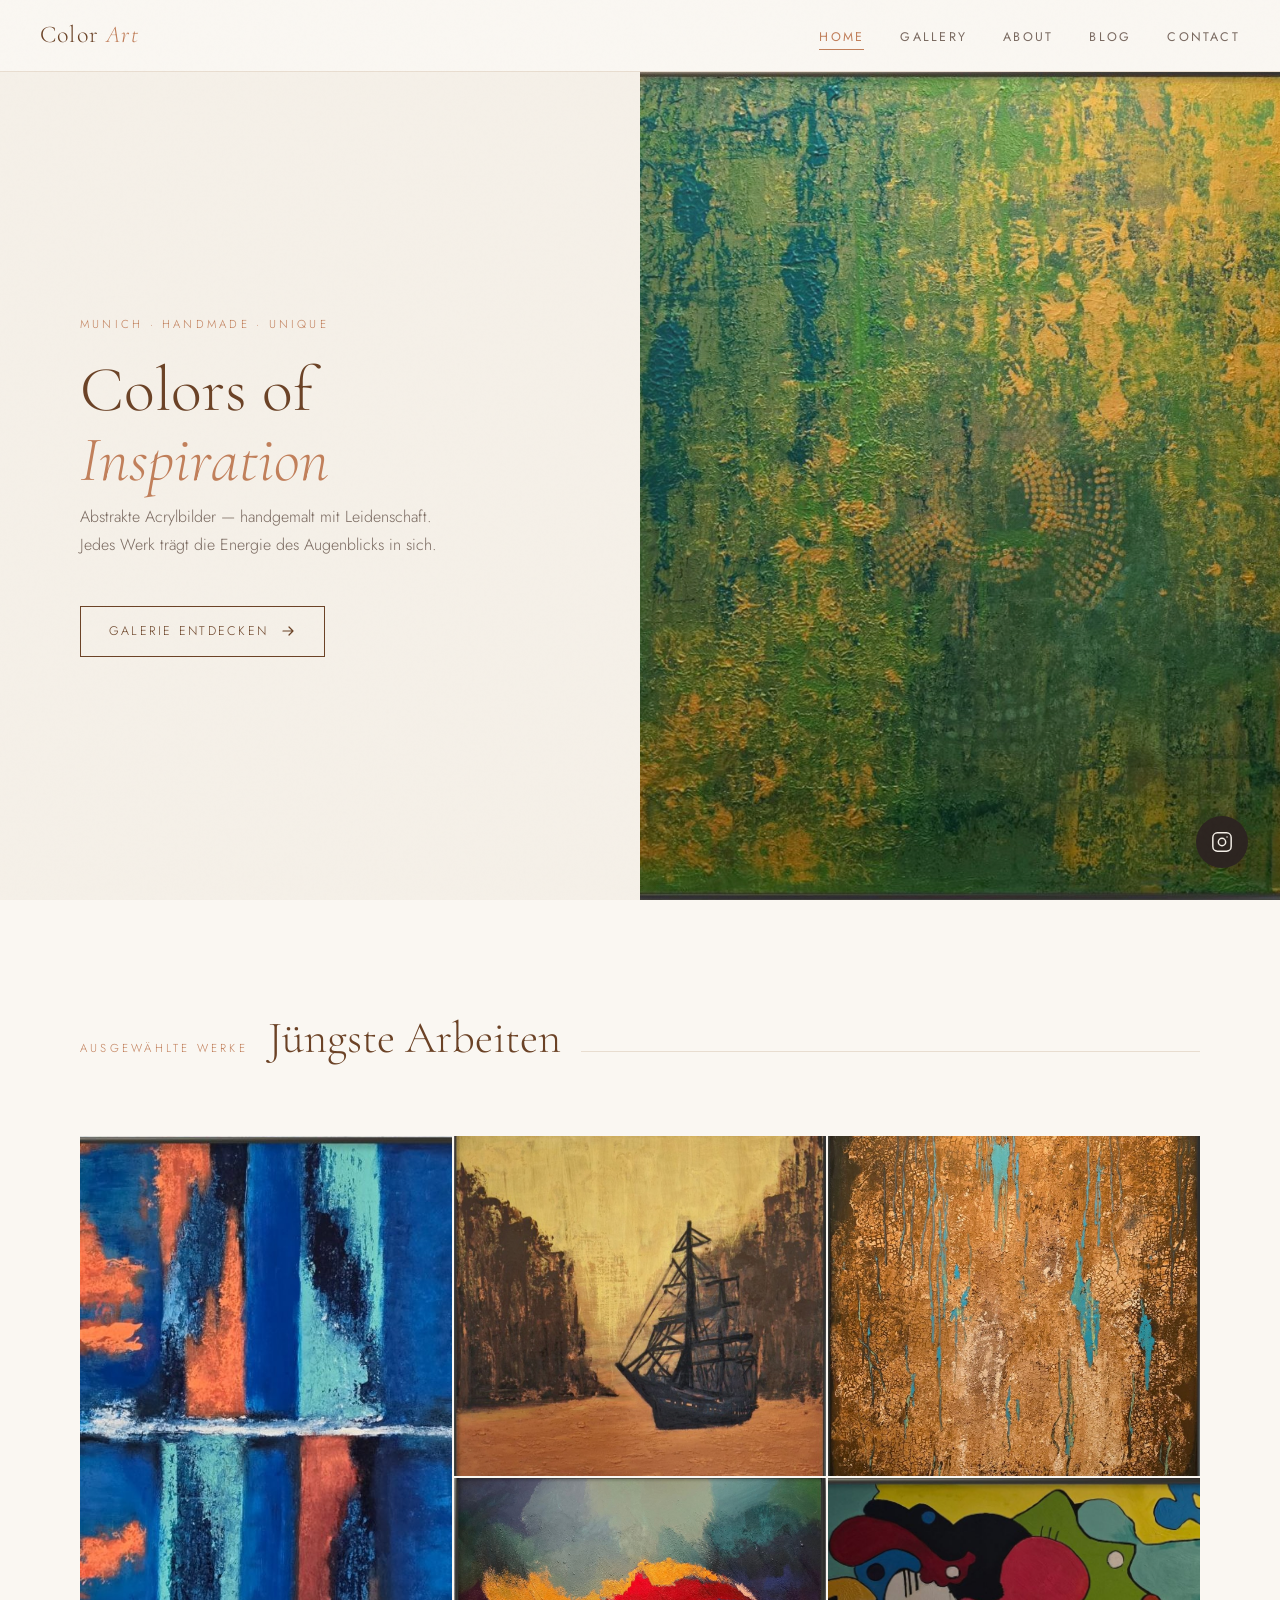
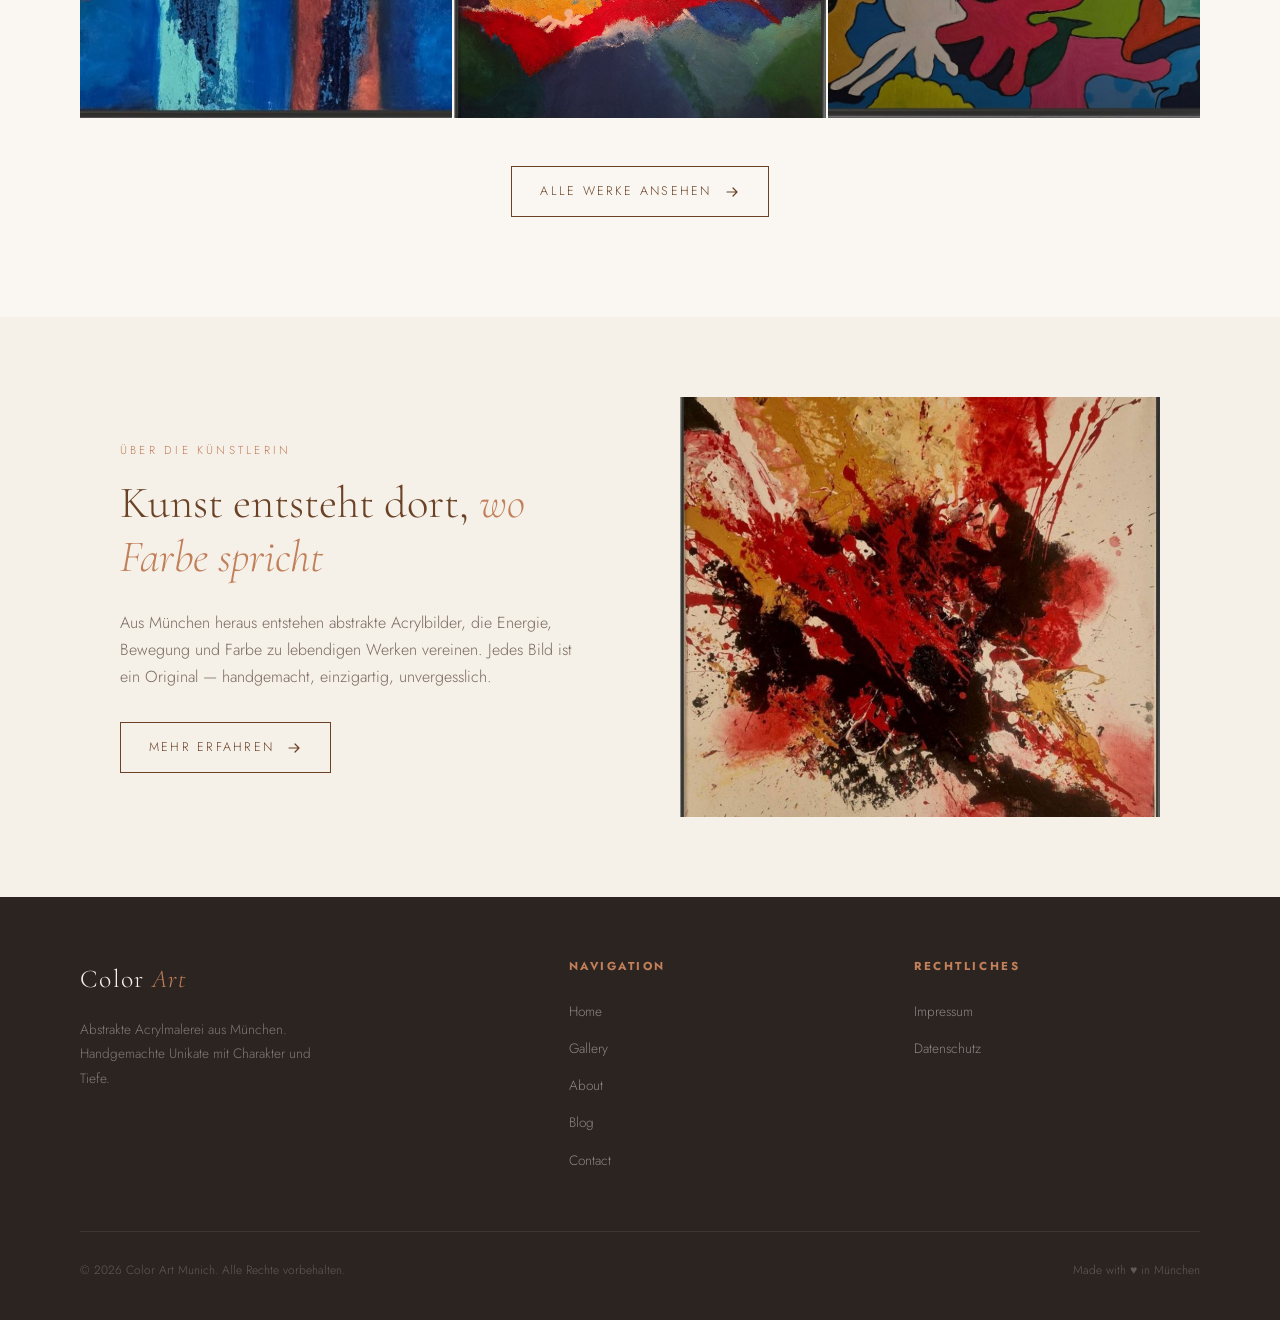
==== index.html @ 28332da7 "Add Instagram floating button to all pages" ====
<!DOCTYPE html>
<html lang="de">
<head>
  <meta charset="UTF-8" />
  <meta name="viewport" content="width=device-width, initial-scale=1.0" />
  <title>Color Art Munich — Abstrakte Acrylbilder kaufen | Unikate aus München</title>
  <meta name="description" content="Handgemachte abstrakte Acrylbilder aus München. Jedes Gemälde ein Unikat — farbenfroh, ausdrucksstark, unvergesslich. Jetzt Galerie entdecken." />
  <meta name="keywords" content="abstrakte Acrylbilder, Gemälde kaufen München, abstrakte Kunst, Acrylmalerei, Originalgemälde, Wandbilder München, moderne Kunst kaufen" />
  <meta name="author" content="Color Art Munich" />
  <meta name="robots" content="index, follow" />
  <link rel="canonical" href="https://www.colorartmuc.com/" />

  <!-- Open Graph -->
  <meta property="og:type" content="website" />
  <meta property="og:title" content="Color Art Munich — Abstrakte Acrylbilder kaufen | Unikate aus München" />
  <meta property="og:description" content="Handgemachte abstrakte Acrylbilder aus München. Jedes Gemälde ein Unikat — farbenfroh, ausdrucksstark, unvergesslich." />
  <meta property="og:url" content="https://www.colorartmuc.com/" />
  <meta property="og:image" content="https://www.colorartmuc.com/images/paintings/0013.jpg" />
  <meta property="og:site_name" content="Color Art Munich" />
  <meta property="og:locale" content="de_DE" />

  <!-- Twitter Card -->
  <meta name="twitter:card" content="summary_large_image" />
  <meta name="twitter:title" content="Color Art Munich — Abstrakte Acrylbilder kaufen | Unikate aus München" />
  <meta name="twitter:description" content="Handgemachte abstrakte Acrylbilder aus München. Jedes Gemälde ein Unikat." />
  <meta name="twitter:image" content="https://www.colorartmuc.com/images/paintings/0013.jpg" />

  <!-- Structured data -->
  <script type="application/ld+json">
  {
    "@context": "https://schema.org",
    "@type": "ArtGallery",
    "name": "Color Art Munich",
    "description": "Abstrakte Acrylmalerei aus München — handgemachte Unikate",
    "url": "https://www.colorartmuc.com",
    "address": {
      "@type": "PostalAddress",
      "addressLocality": "München",
      "addressCountry": "DE"
    }
  }
  </script>
  <link rel="stylesheet" href="css/style.css" />
  <link rel="icon" type="image/png" href="images/favicon.png">
</head>
<body>

  <!-- Navigation -->
  <nav>
    <a href="index.html" class="nav-logo">Color <span>Art</span></a>
    <ul class="nav-links" id="nav-links">
      <li><a href="index.html" class="active">Home</a></li>
      <li><a href="gallery.html">Gallery</a></li>
      <li><a href="about.html">About</a></li>
      <li><a href="blog.html">Blog</a></li>
      <li><a href="contact.html">Contact</a></li>
    </ul>
    <button class="nav-hamburger" id="hamburger" aria-label="Menu">
      <span></span><span></span><span></span>
    </button>
  </nav>

  <main>

    <!-- Hero -->
    <section class="hero" style="padding:0; max-width:100%;">
      <div class="hero-text">
        <p class="hero-eyebrow">Munich · Handmade · Unique</p>
        <h1 class="hero-title">
          Colors of
          <em>Inspiration</em>
        </h1>
        <p class="hero-subtitle">Abstrakte Acrylbilder — handgemalt mit Leidenschaft. Jedes Werk trägt die Energie des Augenblicks in sich.</p>
        <a href="gallery.html" class="hero-cta">
          Galerie entdecken
          <svg width="16" height="16" viewBox="0 0 16 16" fill="none">
            <path d="M3 8h10M9 4l4 4-4 4" stroke="currentColor" stroke-width="1.2" stroke-linecap="round" stroke-linejoin="round"/>
          </svg>
        </a>
      </div>
      <div class="hero-image">
        <img src="images/paintings/0008.jpg" alt="Abstrakte Acrylmalerei — Color Art Munich" />
      </div>
    </section>

    <!-- Featured Works (auto-populated from paintings-data.js) -->
    <section class="fade-in">
      <div class="section-header">
        <span class="section-label">Ausgewählte Werke</span>
        <h2 class="section-title">Jüngste Arbeiten</h2>
        <div class="section-line"></div>
      </div>

      <div class="featured-grid" id="featured-grid"></div>

      <div style="text-align:center; margin-top:48px;">
        <a href="gallery.html" class="hero-cta">
          Alle Werke ansehen
          <svg width="16" height="16" viewBox="0 0 16 16" fill="none">
            <path d="M3 8h10M9 4l4 4-4 4" stroke="currentColor" stroke-width="1.2" stroke-linecap="round" stroke-linejoin="round"/>
          </svg>
        </a>
      </div>
    </section>

    <!-- About teaser -->
    <section style="background: var(--cream); max-width:100%; padding: 80px 0;">
      <div class="about-teaser fade-in">
        <div>
          <span class="section-label" style="display:block;margin-bottom:16px;">Über die Künstlerin</span>
          <h2 style="font-family:'Cormorant Garamond',serif; font-size:clamp(2rem,3.5vw,3rem); font-weight:300; color:var(--umber); line-height:1.2; margin-bottom:24px;">
            Kunst entsteht dort, <em style="font-style:italic;color:var(--terracotta);">wo Farbe spricht</em>
          </h2>
          <p style="color:var(--text-light); margin-bottom:32px; max-width:460px;">
            Aus München heraus entstehen abstrakte Acrylbilder, die Energie, Bewegung und Farbe zu lebendigen Werken vereinen. Jedes Bild ist ein Original — handgemacht, einzigartig, unvergesslich.
          </p>
          <a href="about.html" class="hero-cta">Mehr erfahren
            <svg width="16" height="16" viewBox="0 0 16 16" fill="none">
              <path d="M3 8h10M9 4l4 4-4 4" stroke="currentColor" stroke-width="1.2" stroke-linecap="round" stroke-linejoin="round"/>
            </svg>
          </a>
        </div>
        <div class="about-teaser-image">
          <img src="images/paintings/0018.jpg"
               alt="Color Art Munich Atelier"
               style="width:100%;height:100%;object-fit:cover;" loading="lazy"/>
        </div>
      </div>
    </section>

  </main>

  <!-- Footer -->
  <footer>
    <div class="footer-inner">
      <div class="footer-brand">
        <a href="index.html" class="nav-logo">Color <span>Art</span></a>
        <p>Abstrakte Acrylmalerei aus München. Handgemachte Unikate mit Charakter und Tiefe.</p>
      </div>
      <div class="footer-col">
        <h4>Navigation</h4>
        <ul>
          <li><a href="index.html">Home</a></li>
          <li><a href="gallery.html">Gallery</a></li>
          <li><a href="about.html">About</a></li>
          <li><a href="blog.html">Blog</a></li>
          <li><a href="contact.html">Contact</a></li>
        </ul>
      </div>
      <div class="footer-col">
        <h4>Rechtliches</h4>
        <ul>
          <li><a href="impressum.html">Impressum</a></li>
          <li><a href="datenschutz.html">Datenschutz</a></li>
        </ul>
      </div>
    </div>
    <div class="footer-bottom">
      <span>© 2026 Color Art Munich. Alle Rechte vorbehalten.</span>
      <span>Made with ♥ in München</span>
    </div>
  </footer>

  <script src="js/paintings-data.js"></script>
  <script src="js/main.js"></script>
  <script>
    (function() {
      var grid = document.getElementById('featured-grid');
      if (!grid || typeof paintings === 'undefined') return;
      var latest = paintings.slice(-5).reverse();
      latest.forEach(function(p) {
        var id = p.img.replace('.jpg', '');
        var div = document.createElement('div');
        div.className = 'painting';
        div.onclick = function() { window.location = 'gallery.html?painting=' + id; };
        div.innerHTML = '<img src="images/paintings/' + p.img + '" alt="' + p.title + '" loading="lazy" />'
          + '<div class="painting-overlay"><span>' + p.title + '</span></div>';
        grid.appendChild(div);
      });
    })();
  </script>
  <a href="https://www.instagram.com/color_artmuc/" target="_blank" rel="noopener noreferrer" class="instagram-fab" aria-label="Instagram">
    <svg viewBox="0 0 24 24" fill="none" stroke="currentColor" stroke-width="1.6" stroke-linecap="round" stroke-linejoin="round">
      <rect x="2" y="2" width="20" height="20" rx="5" ry="5"/>
      <circle cx="12" cy="12" r="4"/>
      <circle cx="17.5" cy="6.5" r="0.8" fill="currentColor" stroke="none"/>
    </svg>
  </a>

</body>
</html>
---- css/style.css ----
@import url('https://fonts.googleapis.com/css2?family=Cormorant+Garamond:ital,wght@0,300;0,400;0,600;1,300;1,400&family=Jost:wght@300;400;500&display=swap');

/* ─── CSS Variables ─────────────────────────────────────── */
:root {
  --cream:      #F5F0E8;
  --warm-white: #FAF7F2;
  --sand:       #E8DDD0;
  --terracotta: #C17F5A;
  --rust:       #A85C38;
  --umber:      #6B4226;
  --charcoal:   #2C2420;
  --text:       #3A2E28;
  --text-light: #7A6A60;
  --accent:     #C17F5A;

  --nav-height: 72px;
  --max-width:  1200px;
  --gap:        2px;
}

/* ─── Reset & Base ──────────────────────────────────────── */
*, *::before, *::after { box-sizing: border-box; margin: 0; padding: 0; }

html { scroll-behavior: smooth; }

body {
  font-family: 'Jost', sans-serif;
  background: var(--warm-white);
  color: var(--text);
  font-weight: 300;
  line-height: 1.7;
  overflow-x: hidden;
}

a { color: inherit; text-decoration: none; }
img { display: block; max-width: 100%; }

/* ─── Grain texture overlay ─────────────────────────────── */
body::before {
  content: '';
  position: fixed;
  inset: 0;
  background-image: url("data:image/svg+xml,%3Csvg viewBox='0 0 256 256' xmlns='http://www.w3.org/2000/svg'%3E%3Cfilter id='noise'%3E%3CfeTurbulence type='fractalNoise' baseFrequency='0.9' numOctaves='4' stitchTiles='stitch'/%3E%3C/filter%3E%3Crect width='100%25' height='100%25' filter='url(%23noise)' opacity='0.04'/%3E%3C/svg%3E");
  pointer-events: none;
  z-index: 9999;
  opacity: 0.4;
}

/* ─── Navigation ─────────────────────────────────────────── */
nav {
  position: fixed;
  top: 0; left: 0; right: 0;
  height: var(--nav-height);
  background: rgba(250, 247, 242, 0.92);
  backdrop-filter: blur(12px);
  -webkit-backdrop-filter: blur(12px);
  border-bottom: 1px solid var(--sand);
  z-index: 100;
  display: flex;
  align-items: center;
  justify-content: space-between;
  padding: 0 40px;
}

.nav-logo {
  font-family: 'Cormorant Garamond', serif;
  font-size: 1.5rem;
  font-weight: 300;
  letter-spacing: 0.05em;
  color: var(--umber);
}

.nav-logo span {
  font-style: italic;
  color: var(--terracotta);
}

.nav-links {
  display: flex;
  gap: 36px;
  list-style: none;
}

.nav-links a {
  font-size: 0.78rem;
  font-weight: 400;
  letter-spacing: 0.18em;
  text-transform: uppercase;
  color: var(--text-light);
  transition: color 0.25s;
  position: relative;
}

.nav-links a::after {
  content: '';
  position: absolute;
  bottom: -4px; left: 0;
  width: 0; height: 1px;
  background: var(--terracotta);
  transition: width 0.3s ease;
}

.nav-links a:hover,
.nav-links a.active { color: var(--terracotta); }
.nav-links a:hover::after,
.nav-links a.active::after { width: 100%; }

.nav-hamburger {
  display: none;
  flex-direction: column;
  gap: 5px;
  cursor: pointer;
  background: none;
  border: none;
  padding: 4px;
}
.nav-hamburger span {
  display: block;
  width: 24px; height: 1px;
  background: var(--text);
  transition: all 0.3s;
}

/* ─── About teaser (homepage) ────────────────────────────── */
.about-teaser {
  max-width: var(--max-width);
  margin: 0 auto;
  display: grid;
  grid-template-columns: 1fr 1fr;
  gap: 80px;
  align-items: center;
  padding: 0 80px;
}

.about-teaser-image {
  position: relative;
  height: 420px;
  overflow: hidden;
}

.about-teaser-image img {
  width: 100%;
  height: 100%;
  object-fit: cover;
}

/* ─── Page wrapper ───────────────────────────────────────── */
main { padding-top: var(--nav-height); min-height: 100vh; }

/* ─── Hero ───────────────────────────────────────────────── */
.hero {
  position: relative;
  height: calc(100vh - var(--nav-height));
  display: grid;
  grid-template-columns: 1fr 1fr;
  overflow: hidden;
}

.hero-text {
  display: flex;
  flex-direction: column;
  justify-content: center;
  padding: 80px 60px 80px 80px;
  background: var(--cream);
  position: relative;
  z-index: 2;
}

.hero-eyebrow {
  font-size: 0.72rem;
  letter-spacing: 0.28em;
  text-transform: uppercase;
  color: var(--terracotta);
  margin-bottom: 20px;
  opacity: 0;
  animation: fadeUp 0.8s 0.2s forwards;
}

.hero-title {
  font-family: 'Cormorant Garamond', serif;
  font-size: clamp(3rem, 5vw, 5rem);
  font-weight: 300;
  line-height: 1.1;
  color: var(--umber);
  margin-bottom: 8px;
  opacity: 0;
  animation: fadeUp 0.8s 0.4s forwards;
}

.hero-title em {
  font-style: italic;
  color: var(--terracotta);
  display: block;
}

.hero-subtitle {
  font-size: 1rem;
  color: var(--text-light);
  margin-bottom: 48px;
  max-width: 360px;
  opacity: 0;
  animation: fadeUp 0.8s 0.6s forwards;
}

.hero-cta {
  display: inline-flex;
  align-items: center;
  gap: 12px;
  font-size: 0.78rem;
  letter-spacing: 0.18em;
  text-transform: uppercase;
  color: var(--umber);
  border: 1px solid var(--umber);
  padding: 14px 28px;
  transition: all 0.3s;
  width: fit-content;
  opacity: 0;
  animation: fadeUp 0.8s 0.8s forwards;
}

.hero-cta:hover {
  background: var(--umber);
  color: var(--cream);
}

.hero-cta svg { transition: transform 0.3s; }
.hero-cta:hover svg { transform: translateX(4px); }

.hero-image {
  position: relative;
  overflow: hidden;
}

.hero-image img {
  width: 100%;
  height: 100%;
  object-fit: cover;
  transition: transform 8s ease;
}

.hero-image:hover img { transform: scale(1.04); }

.hero-image::after {
  content: '';
  position: absolute;
  inset: 0;
  background: linear-gradient(135deg, rgba(193,127,90,0.15) 0%, transparent 60%);
}

/* ─── Section styles ─────────────────────────────────────── */
section { padding: 100px 40px; max-width: var(--max-width); margin: 0 auto; }

.section-header {
  display: flex;
  align-items: baseline;
  gap: 20px;
  margin-bottom: 60px;
}

.section-label {
  font-size: 0.72rem;
  letter-spacing: 0.28em;
  text-transform: uppercase;
  color: var(--terracotta);
}

.section-title {
  font-family: 'Cormorant Garamond', serif;
  font-size: clamp(2rem, 3.5vw, 3rem);
  font-weight: 300;
  color: var(--umber);
}

.section-line {
  flex: 1;
  height: 1px;
  background: var(--sand);
  margin-left: auto;
}

/* ─── Featured paintings (homepage) ─────────────────────── */
.featured-grid {
  display: grid;
  grid-template-columns: repeat(3, 1fr);
  grid-template-rows: 340px 240px;
  gap: var(--gap);
}

.featured-grid .painting {
  overflow: hidden;
  position: relative;
  cursor: pointer;
}

.featured-grid .painting:first-child {
  grid-row: span 2;
}

.featured-grid .painting img {
  width: 100%;
  height: 100%;
  object-fit: cover;
  transition: transform 0.6s ease;
}

.featured-grid .painting:hover img { transform: scale(1.05); }

.painting-overlay {
  position: absolute;
  inset: 0;
  background: linear-gradient(to top, rgba(44,36,32,0.7) 0%, transparent 50%);
  opacity: 0;
  transition: opacity 0.4s;
  display: flex;
  align-items: flex-end;
  padding: 20px;
}

.painting:hover .painting-overlay { opacity: 1; }

.painting-overlay span {
  font-family: 'Cormorant Garamond', serif;
  font-size: 0.85rem;
  font-style: italic;
  color: var(--cream);
  letter-spacing: 0.08em;
}

/* ─── Gallery Grid ───────────────────────────────────────── */
.gallery-intro {
  text-align: center;
  padding: 40px 40px 0;
  max-width: var(--max-width);
  margin: 0 auto;
}

.gallery-intro .section-title {
  margin-bottom: 12px;
}

.gallery-intro p {
  color: var(--text-light);
  max-width: 500px;
  margin: 0 auto 60px;
}

.gallery-grid {
  display: grid;
  grid-template-columns: repeat(auto-fill, minmax(280px, 1fr));
  gap: 3px;
  padding: 0 40px 100px;
  max-width: var(--max-width);
  margin: 0 auto;
}

.gallery-item {
  aspect-ratio: 1;
  overflow: hidden;
  position: relative;
  cursor: pointer;
  /* Warm plaster wall background */
  background-color: #e8ddd0;
  background-image:
    url("data:image/svg+xml,%3Csvg xmlns='http://www.w3.org/2000/svg' width='300' height='300'%3E%3Cfilter id='n'%3E%3CfeTurbulence type='fractalNoise' baseFrequency='0.75' numOctaves='4' stitchTiles='stitch'/%3E%3CfeColorMatrix type='saturate' values='0'/%3E%3C/filter%3E%3Crect width='300' height='300' filter='url(%23n)' opacity='0.06'/%3E%3C/svg%3E");
  display: flex;
  align-items: center;
  justify-content: center;
}

/* Painting sits inside the wall with padding and shadow */
.gallery-item img {
  width: auto;
  height: auto;
  max-width: 74%;
  max-height: 74%;
  object-fit: contain;
  position: relative;
  z-index: 1;
  transition: transform 0.5s ease, box-shadow 0.5s ease;
  /* Frame shadow — simulates hanging on wall */
  box-shadow:
    0 4px 8px rgba(44,36,32,0.18),
    0 10px 28px rgba(44,36,32,0.14),
    0 20px 48px rgba(44,36,32,0.08),
    2px 2px 0 rgba(255,255,255,0.06) inset;
}

.gallery-item:hover img {
  transform: scale(1.04) translateY(-3px);
  box-shadow:
    0 8px 16px rgba(44,36,32,0.22),
    0 18px 40px rgba(44,36,32,0.18),
    0 32px 64px rgba(44,36,32,0.10),
    2px 2px 0 rgba(255,255,255,0.06) inset;
}

/* Subtle wire/hook hint at top */
.gallery-item::before {
  content: '';
  position: absolute;
  top: 10px;
  left: 50%;
  transform: translateX(-50%);
  width: 1px;
  height: 50%; /* scales with box size, reaches painting top */
  background: rgba(44,36,32,0.18);
  z-index: 0;
}

/* Wall baseboard line at bottom */
.gallery-item::after {
  content: '';
  position: absolute;
  bottom: 0; left: 0; right: 0;
  height: 3px;
  background: linear-gradient(to right, 
    rgba(44,36,32,0.04), 
    rgba(44,36,32,0.10) 20%, 
    rgba(44,36,32,0.10) 80%, 
    rgba(44,36,32,0.04));
}

.gallery-item .painting-overlay { opacity: 0; }
.gallery-item:hover .painting-overlay { opacity: 1; }

/* ─── Lightbox ───────────────────────────────────────────── */
.lightbox {
  position: fixed;
  inset: 0;
  background: rgba(44,36,32,0.95);
  z-index: 1000;
  display: flex;
  align-items: center;
  justify-content: center;
  opacity: 0;
  pointer-events: none;
  transition: opacity 0.3s;
}

.lightbox.open {
  opacity: 1;
  pointer-events: all;
}

.lightbox-img {
  max-width: 85vw;
  max-height: 85vh;
  object-fit: contain;
  border: 1px solid rgba(255,255,255,0.1);
  box-shadow: 0 40px 80px rgba(0,0,0,0.5);
}

.lightbox-close {
  position: absolute;
  top: 28px; right: 36px;
  font-size: 1.8rem;
  color: var(--sand);
  cursor: pointer;
  background: none;
  border: none;
  line-height: 1;
  transition: color 0.2s;
}
.lightbox-close:hover { color: white; }

.lightbox-nav {
  position: absolute;
  top: 50%;
  transform: translateY(-50%);
  background: none;
  border: 1px solid rgba(255,255,255,0.2);
  color: white;
  width: 48px; height: 48px;
  display: flex; align-items: center; justify-content: center;
  cursor: pointer;
  transition: all 0.2s;
  font-size: 1.2rem;
}
.lightbox-nav:hover { background: var(--terracotta); border-color: var(--terracotta); }
.lightbox-prev { left: 24px; }
.lightbox-next { right: 24px; }

/* ─── About page ─────────────────────────────────────────── */
.about-layout {
  display: grid;
  grid-template-columns: 1fr 1fr;
  gap: 80px;
  align-items: start;
  padding: 100px 80px;
  max-width: var(--max-width);
  margin: 0 auto;
}

.about-image-stack {
  position: relative;
  height: 560px;
}

.about-image-stack img:first-child {
  width: 80%;
  height: 460px;
  object-fit: cover;
  position: absolute;
  top: 0; left: 0;
}

.about-image-stack img:last-child {
  width: 55%;
  height: 280px;
  object-fit: cover;
  position: absolute;
  bottom: 0; right: 0;
  border: 6px solid var(--warm-white);
}

.about-content { padding-top: 20px; }

.about-content .section-label { display: block; margin-bottom: 16px; }

.about-content h1 {
  font-family: 'Cormorant Garamond', serif;
  font-size: clamp(2.5rem, 4vw, 3.5rem);
  font-weight: 300;
  color: var(--umber);
  line-height: 1.15;
  margin-bottom: 32px;
}

.about-content h1 em {
  font-style: italic;
  color: var(--terracotta);
}

.about-content p {
  color: var(--text-light);
  margin-bottom: 20px;
  font-size: 0.95rem;
}

.about-divider {
  width: 60px; height: 1px;
  background: var(--terracotta);
  margin: 32px 0;
}

.about-detail {
  font-size: 0.78rem;
  letter-spacing: 0.15em;
  text-transform: uppercase;
  color: var(--text-light);
}

/* ─── Contact page ───────────────────────────────────────── */
.contact-layout {
  display: grid;
  grid-template-columns: 1fr 1.2fr;
  gap: 80px;
  padding: 100px 80px;
  max-width: var(--max-width);
  margin: 0 auto;
}

.contact-info .section-label { display: block; margin-bottom: 16px; }

.contact-info h1 {
  font-family: 'Cormorant Garamond', serif;
  font-size: clamp(2.5rem, 4vw, 3.5rem);
  font-weight: 300;
  color: var(--umber);
  margin-bottom: 24px;
}

.contact-info p { color: var(--text-light); margin-bottom: 40px; }

.contact-detail {
  display: flex;
  align-items: center;
  gap: 16px;
  margin-bottom: 20px;
  font-size: 0.9rem;
  color: var(--text-light);
}

.contact-detail-icon {
  width: 36px; height: 36px;
  border: 1px solid var(--sand);
  display: flex; align-items: center; justify-content: center;
  flex-shrink: 0;
  color: var(--terracotta);
}

.contact-form { display: flex; flex-direction: column; gap: 20px; }

.form-group { display: flex; flex-direction: column; gap: 8px; }

.form-group label {
  font-size: 0.72rem;
  letter-spacing: 0.18em;
  text-transform: uppercase;
  color: var(--text-light);
}

.form-group input,
.form-group textarea {
  background: var(--cream);
  border: 1px solid var(--sand);
  padding: 14px 16px;
  font-family: 'Jost', sans-serif;
  font-size: 0.9rem;
  font-weight: 300;
  color: var(--text);
  outline: none;
  transition: border-color 0.25s;
  resize: vertical;
}

.form-group input:focus,
.form-group textarea:focus { border-color: var(--terracotta); }

.form-group textarea { min-height: 140px; }

.btn-submit {
  background: var(--umber);
  color: var(--cream);
  border: none;
  padding: 16px 36px;
  font-family: 'Jost', sans-serif;
  font-size: 0.78rem;
  letter-spacing: 0.18em;
  text-transform: uppercase;
  cursor: pointer;
  transition: background 0.3s;
  align-self: flex-start;
}
.btn-submit:hover { background: var(--terracotta); }

.form-success {
  display: none;
  color: var(--terracotta);
  font-style: italic;
  font-family: 'Cormorant Garamond', serif;
  font-size: 1.2rem;
  margin-top: 16px;
}

/* ─── Blog ───────────────────────────────────────────────── */
.blog-intro {
  text-align: center;
  padding: 80px 40px 60px;
  max-width: 700px;
  margin: 0 auto;
}

.blog-intro .section-title { margin-bottom: 12px; }
.blog-intro p { color: var(--text-light); }

.blog-grid {
  display: grid;
  grid-template-columns: repeat(auto-fill, minmax(340px, 1fr));
  gap: 40px;
  padding: 0 80px 100px;
  max-width: var(--max-width);
  margin: 0 auto;
}

.blog-card { display: flex; flex-direction: column; }

.blog-card-image {
  aspect-ratio: 4/3;
  overflow: hidden;
  margin-bottom: 24px;
}

.blog-card-image img {
  width: 100%; height: 100%;
  object-fit: cover;
  transition: transform 0.5s;
}
.blog-card:hover .blog-card-image img { transform: scale(1.04); }

.blog-card-meta {
  font-size: 0.72rem;
  letter-spacing: 0.18em;
  text-transform: uppercase;
  color: var(--terracotta);
  margin-bottom: 10px;
}

.blog-card h2 {
  font-family: 'Cormorant Garamond', serif;
  font-size: 1.6rem;
  font-weight: 400;
  color: var(--umber);
  margin-bottom: 12px;
  line-height: 1.3;
}

.blog-card p { color: var(--text-light); font-size: 0.9rem; }

.blog-read-more {
  display: inline-flex;
  align-items: center;
  gap: 8px;
  margin-top: 16px;
  font-size: 0.78rem;
  letter-spacing: 0.15em;
  text-transform: uppercase;
  color: var(--umber);
  border-bottom: 1px solid var(--sand);
  padding-bottom: 4px;
  transition: all 0.25s;
  width: fit-content;
}
.blog-read-more:hover { color: var(--terracotta); border-color: var(--terracotta); }

/* ─── Page hero (inner pages) ────────────────────────────── */
.page-hero {
  background: var(--cream);
  padding: 80px 80px 60px;
  border-bottom: 1px solid var(--sand);
}

/* ─── Footer ─────────────────────────────────────────────── */
footer {
  background: var(--charcoal);
  color: var(--sand);
  padding: 60px 80px 40px;
}

.footer-inner {
  max-width: var(--max-width);
  margin: 0 auto;
  display: grid;
  grid-template-columns: 1.5fr 1fr 1fr;
  gap: 60px;
  padding-bottom: 48px;
  border-bottom: 1px solid rgba(255,255,255,0.08);
}

.footer-brand .nav-logo {
  color: var(--cream);
  font-size: 1.6rem;
  display: block;
  margin-bottom: 16px;
}

.footer-brand p {
  font-size: 0.85rem;
  color: rgba(255,255,255,0.4);
  line-height: 1.8;
  max-width: 240px;
}

.footer-col h4 {
  font-size: 0.72rem;
  letter-spacing: 0.22em;
  text-transform: uppercase;
  color: var(--terracotta);
  margin-bottom: 20px;
}

.footer-col ul { list-style: none; }
.footer-col ul li { margin-bottom: 10px; }
.footer-col ul a {
  font-size: 0.85rem;
  color: rgba(255,255,255,0.45);
  transition: color 0.2s;
}
.footer-col ul a:hover { color: var(--cream); }

.footer-bottom {
  max-width: var(--max-width);
  margin: 28px auto 0;
  display: flex;
  justify-content: space-between;
  align-items: center;
  font-size: 0.75rem;
  color: rgba(255,255,255,0.25);
}

.footer-bottom a { color: rgba(255,255,255,0.35); transition: color 0.2s; }
.footer-bottom a:hover { color: var(--cream); }

/* ─── Animations ─────────────────────────────────────────── */
@keyframes fadeUp {
  from { opacity: 0; transform: translateY(24px); }
  to   { opacity: 1; transform: translateY(0); }
}

.fade-in {
  opacity: 0;
  transform: translateY(20px);
  transition: opacity 0.7s ease, transform 0.7s ease;
}
.fade-in.visible {
  opacity: 1;
  transform: translateY(0);
}

/* ─── Responsive ─────────────────────────────────────────── */
@media (max-width: 900px) {
  nav { padding: 0 24px; }
  .nav-links { display: none; }
  .nav-links.open {
    display: flex;
    flex-direction: column;
    position: fixed;
    top: var(--nav-height);
    left: 0; right: 0;
    background: var(--warm-white);
    padding: 32px 24px;
    border-bottom: 1px solid var(--sand);
    gap: 24px;
  }
  .nav-hamburger { display: flex; }

  .hero { grid-template-columns: 1fr; height: auto; }
  .hero-text { padding: 60px 24px; order: 2; }
  .hero-image { height: 60vw; order: 1; }

  .featured-grid {
    grid-template-columns: 1fr 1fr;
    grid-template-rows: auto;
  }
  .featured-grid .painting:first-child { grid-row: span 1; }

  .about-layout,
  .contact-layout { grid-template-columns: 1fr; padding: 60px 24px; gap: 40px; }
  .about-image-stack { height: 320px; }

  .about-image-stack img:first-child {
    height: 260px;
  }

  .about-image-stack img:last-child {
    height: 160px;
  }

  /* Fix about teaser section on mobile */
  section > div[style*="grid-template-columns:1fr 1fr"],
  div[style*="grid-template-columns:1fr 1fr"] {
    display: flex !important;
    flex-direction: column !important;
    padding: 0 24px !important;
    gap: 32px !important;
  }

  div[style*="grid-template-columns:1fr 1fr"] > div[style*="height:420px"] {
    height: 260px !important;
    width: 100% !important;
  }

  .about-teaser {
    grid-template-columns: 1fr;
    padding: 0 24px;
    gap: 32px;
  }

  .about-teaser-image {
    height: 260px;
  }

  /* Fix button text wrapping */
  .hero-cta {
    white-space: nowrap;
    padding: 14px 20px;
  }

  /* Fix values strip on mobile */
  div[style*="grid-template-columns: repeat(3, 1fr)"] {
    display: flex !important;
    flex-direction: column !important;
    gap: 28px !important;
    padding: 0 24px !important;
  }

  .gallery-grid {
    grid-template-columns: repeat(2, 1fr);
    padding: 0 16px 60px;
  }
  .blog-grid { padding: 0 24px 60px; gap: 28px; }

  footer { padding: 48px 24px 32px; }
  .footer-inner { grid-template-columns: 1fr; gap: 32px; }
  .footer-bottom { flex-direction: column; gap: 12px; text-align: center; }

  section { padding: 60px 24px; }
}


/* ─── AR Modal ───────────────────────────────────────────── */
#ar-modal {
  position: fixed; inset: 0;
  background: rgba(44,36,32,0.75);
  z-index: 2000;
  display: none;
  align-items: center;
  justify-content: center;
  backdrop-filter: blur(6px);
}
#ar-modal.open { display: flex; }

.ar-modal-inner {
  background: var(--warm-white);
  width: min(480px, 96vw);
  height: min(700px, 92vh);
  display: flex;
  flex-direction: column;
  overflow: hidden;
  position: relative;
}

.ar-close {
  position: absolute; top: 14px; right: 14px;
  width: 34px; height: 34px;
  background: var(--cream); border: 1px solid var(--sand);
  color: var(--umber); cursor: pointer;
  display: flex; align-items: center; justify-content: center;
  font-size: 0.8rem; z-index: 10; transition: all 0.2s;
}
.ar-close:hover { background: var(--umber); color: var(--cream); }

.ar-header {
  padding: 18px 20px 14px;
  border-bottom: 1px solid var(--sand);
  flex-shrink: 0;
}
.ar-label {
  font-family: 'Cormorant Garamond', serif;
  font-size: 1.3rem; font-style: italic;
  color: var(--umber); display: block; margin-bottom: 4px;
}
.ar-price-tag { font-size: 0.85rem; color: var(--terracotta); }

.ar-viewer-wrap {
  flex: 1;
  min-height: 0;
  position: relative;
}

.ar-viewer-wrap model-viewer {
  width: 100%;
  height: 100%;
}

.ar-launch-btn {
  position: absolute;
  bottom: 20px;
  left: 50%;
  transform: translateX(-50%);
  display: inline-flex; align-items: center; gap: 10px;
  background: var(--umber); color: var(--cream);
  padding: 14px 28px;
  font-family: 'Jost', sans-serif;
  font-size: 0.78rem; letter-spacing: 0.16em; text-transform: uppercase;
  text-decoration: none; border: none; cursor: pointer;
  transition: background 0.25s; white-space: nowrap;
}
.ar-launch-btn:hover { background: var(--terracotta); }

.ar-note {
  font-size: 0.78rem; color: var(--text-light);
  text-align: center; line-height: 1.7;
}

/* AR button in detail panel */
.detail-ar-btn {
  margin-top: 12px;
  display: inline-flex; align-items: center; gap: 10px;
  font-size: 0.72rem; letter-spacing: 0.18em; text-transform: uppercase;
  color: var(--terracotta); border: 1px solid var(--terracotta);
  padding: 12px 20px; transition: all 0.25s;
  background: none; cursor: pointer;
  font-family: 'Jost', sans-serif; width: fit-content;
}
.detail-ar-btn:hover { background: var(--terracotta); color: var(--cream); }


/* ============================================================
   Instagram Floating Button
   ============================================================ */
.instagram-fab {
  position: fixed;
  bottom: 32px;
  right: 32px;
  z-index: 999;
  width: 52px;
  height: 52px;
  border-radius: 50%;
  background: var(--charcoal);
  color: var(--cream);
  display: flex;
  align-items: center;
  justify-content: center;
  text-decoration: none;
  box-shadow: 0 4px 20px rgba(44, 36, 32, 0.35);
  transition: transform 0.25s ease, box-shadow 0.25s ease, background 0.25s ease;
  cursor: pointer;
}

.instagram-fab svg {
  width: 22px;
  height: 22px;
  flex-shrink: 0;
  transition: transform 0.25s ease;
}

.instagram-fab:hover {
  transform: translateY(-3px) scale(1.08);
  box-shadow: 0 8px 28px rgba(44, 36, 32, 0.45);
  background: var(--rust);
}

.instagram-fab:hover svg {
  transform: rotate(-8deg);
}

.instagram-fab::before {
  content: 'Instagram';
  position: absolute;
  right: calc(100% + 12px);
  background: var(--charcoal);
  color: var(--cream);
  font-family: 'Jost', sans-serif;
  font-size: 0.75rem;
  letter-spacing: 0.08em;
  white-space: nowrap;
  padding: 6px 12px;
  border-radius: 4px;
  opacity: 0;
  pointer-events: none;
  transform: translateX(6px);
  transition: opacity 0.2s ease, transform 0.2s ease;
}

.instagram-fab:hover::before {
  opacity: 1;
  transform: translateX(0);
}

@media (max-width: 768px) {
  .instagram-fab {
    bottom: 24px;
    right: 20px;
    width: 46px;
    height: 46px;
  }
  .instagram-fab::before {
    display: none;
  }
}
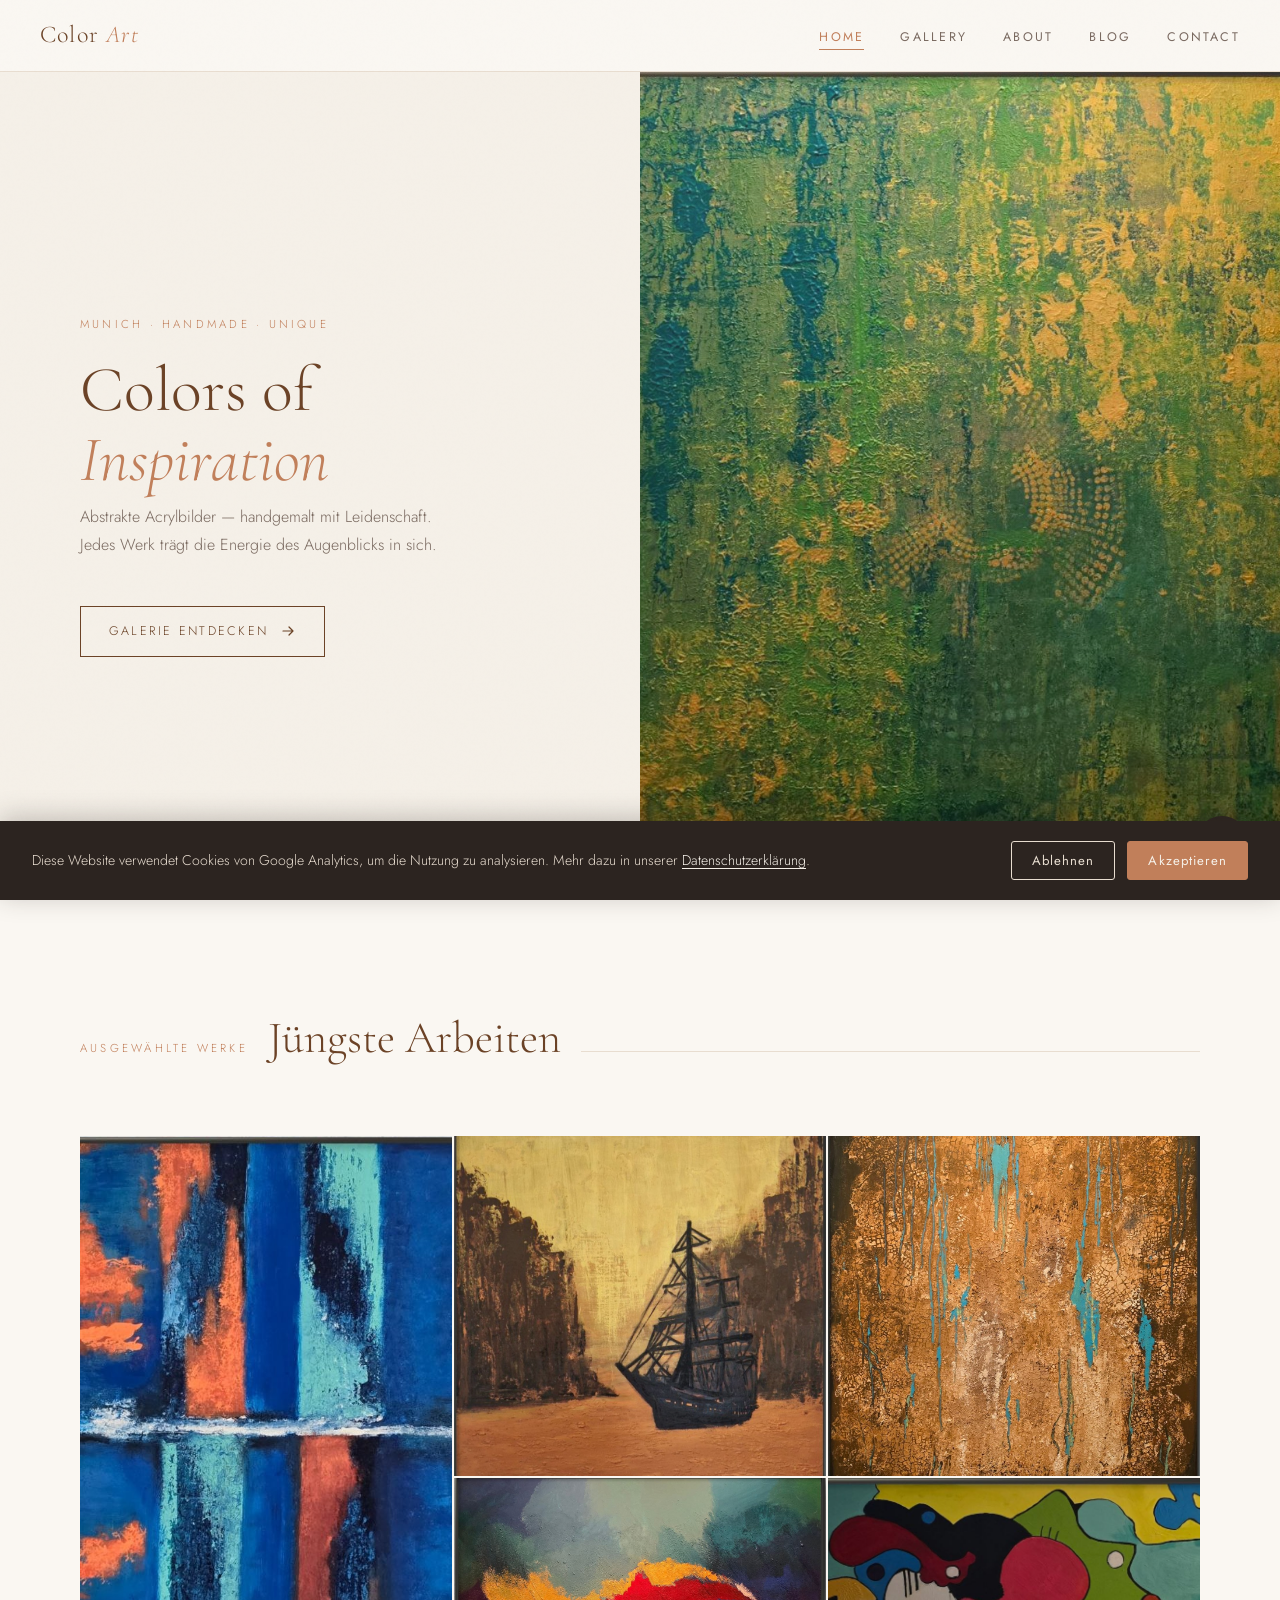
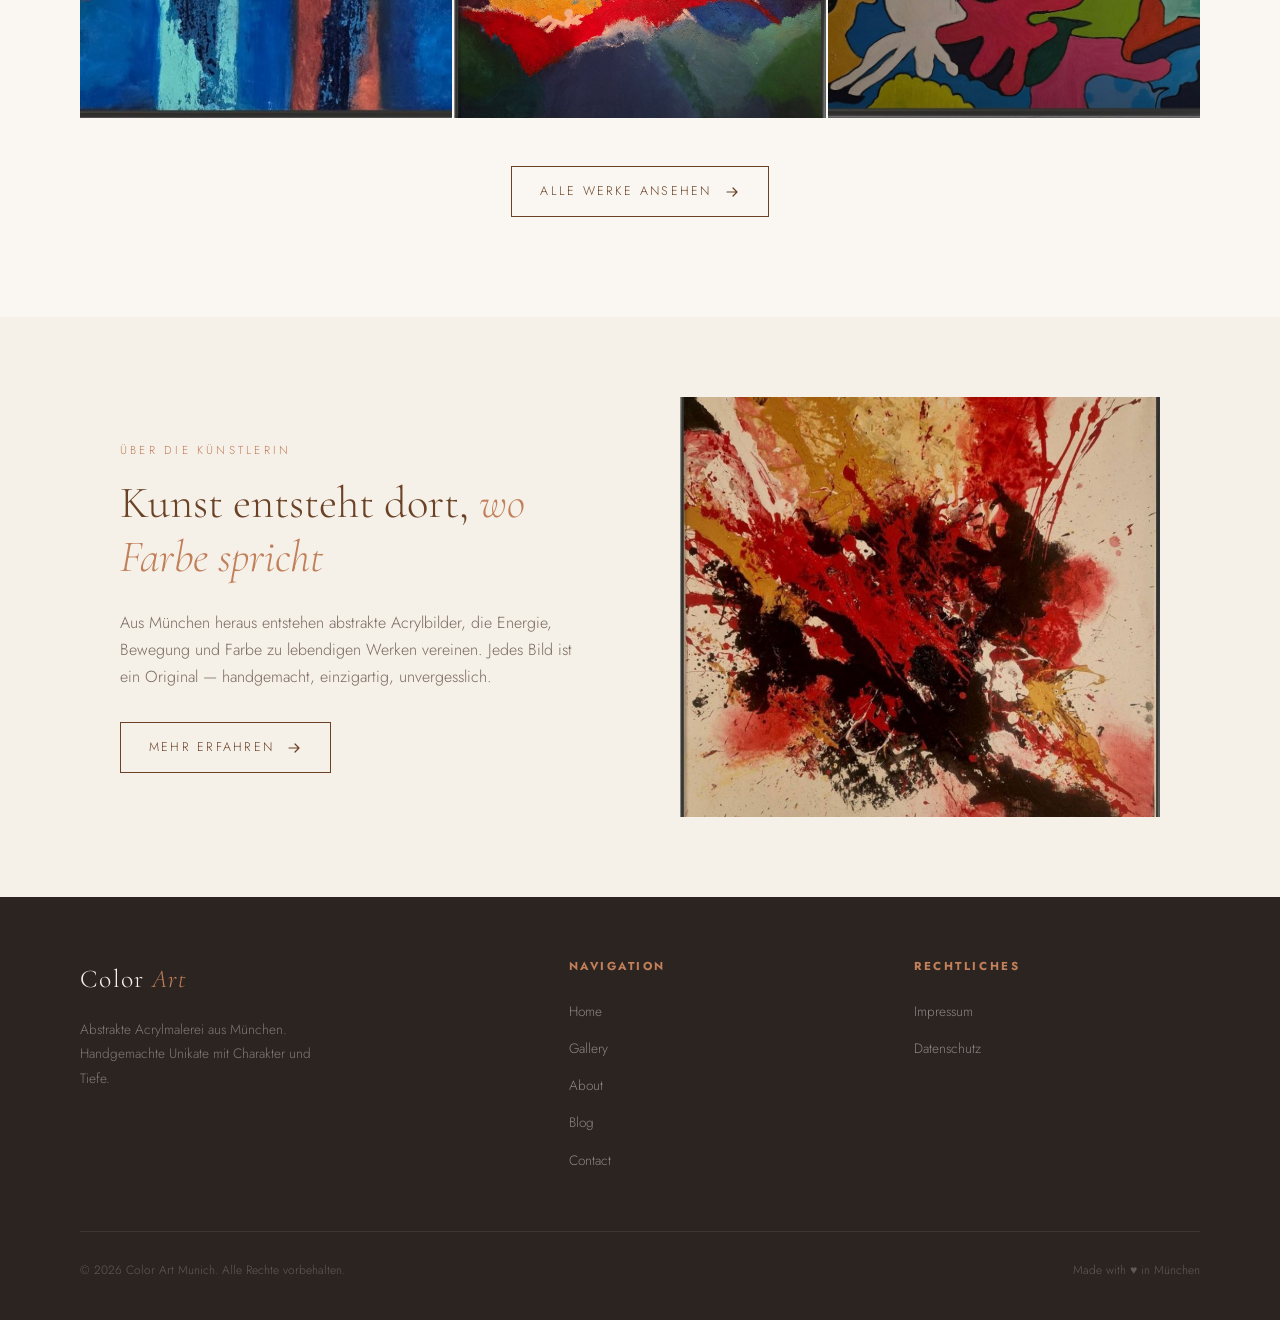
==== commit 6da1a3cd: "Add Google Analytics with DSGVO cookie consent banner" ====
--- a/index.html
+++ b/index.html
@@ -187,5 +187,50 @@
     </svg>
   </a>
 
+  <!-- Google Analytics (only loads after cookie consent) -->
+  <script>
+    function loadGA() {
+      if (document.getElementById("ga-script")) return;
+      var s = document.createElement("script");
+      s.id = "ga-script";
+      s.async = true;
+      s.src = "https://www.googletagmanager.com/gtag/js?id=G-1E3LKK0V5W";
+      document.head.appendChild(s);
+      window.dataLayer = window.dataLayer || [];
+      function gtag(){dataLayer.push(arguments);}
+      window.gtag = gtag;
+      gtag("js", new Date());
+      gtag("config", "G-1E3LKK0V5W");
+    }
+    (function() {
+      var consent = localStorage.getItem("cookie_consent");
+      if (consent === "accepted") loadGA();
+      window.addEventListener("DOMContentLoaded", function() {
+        var banner = document.getElementById("cookie-banner");
+        if (!banner) return;
+        if (!consent) {
+          setTimeout(function() { banner.classList.add("visible"); }, 800);
+        }
+        document.getElementById("cookie-accept").addEventListener("click", function() {
+          localStorage.setItem("cookie_consent", "accepted");
+          banner.classList.remove("visible");
+          loadGA();
+        });
+        document.getElementById("cookie-decline").addEventListener("click", function() {
+          localStorage.setItem("cookie_consent", "declined");
+          banner.classList.remove("visible");
+        });
+      });
+    })();
+  </script>
+
+  <div class="cookie-banner" id="cookie-banner">
+    <p>Diese Website verwendet Cookies von Google Analytics, um die Nutzung zu analysieren. Mehr dazu in unserer <a href="datenschutz.html">Datenschutzerklärung</a>.</p>
+    <div class="cookie-actions">
+      <button class="cookie-btn cookie-btn-decline" id="cookie-decline">Ablehnen</button>
+      <button class="cookie-btn cookie-btn-accept" id="cookie-accept">Akzeptieren</button>
+    </div>
+  </div>
+
 </body>
 </html>
--- a/css/style.css
+++ b/css/style.css
@@ -1049,3 +1049,103 @@
     display: none;
   }
 }
+
+
+/* ============================================================
+   Cookie Banner
+   ============================================================ */
+.cookie-banner {
+  position: fixed;
+  bottom: 0;
+  left: 0;
+  right: 0;
+  z-index: 9999;
+  background: var(--charcoal);
+  color: var(--cream);
+  padding: 20px 32px;
+  display: flex;
+  align-items: center;
+  justify-content: space-between;
+  gap: 24px;
+  font-family: 'Jost', sans-serif;
+  font-size: 0.88rem;
+  line-height: 1.5;
+  box-shadow: 0 -4px 24px rgba(44,36,32,0.25);
+  transform: translateY(100%);
+  transition: transform 0.35s ease;
+}
+
+.cookie-banner.visible {
+  transform: translateY(0);
+}
+
+.cookie-banner p {
+  margin: 0;
+  color: var(--sand);
+}
+
+.cookie-banner a {
+  color: var(--cream);
+  text-decoration: underline;
+  text-underline-offset: 3px;
+}
+
+.cookie-banner a:hover {
+  color: var(--terracotta);
+}
+
+.cookie-actions {
+  display: flex;
+  gap: 12px;
+  flex-shrink: 0;
+}
+
+.cookie-btn {
+  padding: 9px 20px;
+  border-radius: 3px;
+  font-family: 'Jost', sans-serif;
+  font-size: 0.82rem;
+  letter-spacing: 0.08em;
+  cursor: pointer;
+  border: 1px solid transparent;
+  transition: background 0.2s ease, color 0.2s ease;
+  white-space: nowrap;
+}
+
+.cookie-btn-accept {
+  background: var(--terracotta);
+  color: var(--cream);
+  border-color: var(--terracotta);
+}
+
+.cookie-btn-accept:hover {
+  background: var(--rust);
+  border-color: var(--rust);
+}
+
+.cookie-btn-decline {
+  background: transparent;
+  color: var(--sand);
+  border-color: var(--sand);
+}
+
+.cookie-btn-decline:hover {
+  color: var(--cream);
+  border-color: var(--cream);
+}
+
+@media (max-width: 768px) {
+  .cookie-banner {
+    flex-direction: column;
+    align-items: flex-start;
+    padding: 20px;
+    gap: 16px;
+  }
+  .cookie-actions {
+    width: 100%;
+  }
+  .cookie-btn {
+    flex: 1;
+    text-align: center;
+  }
+}
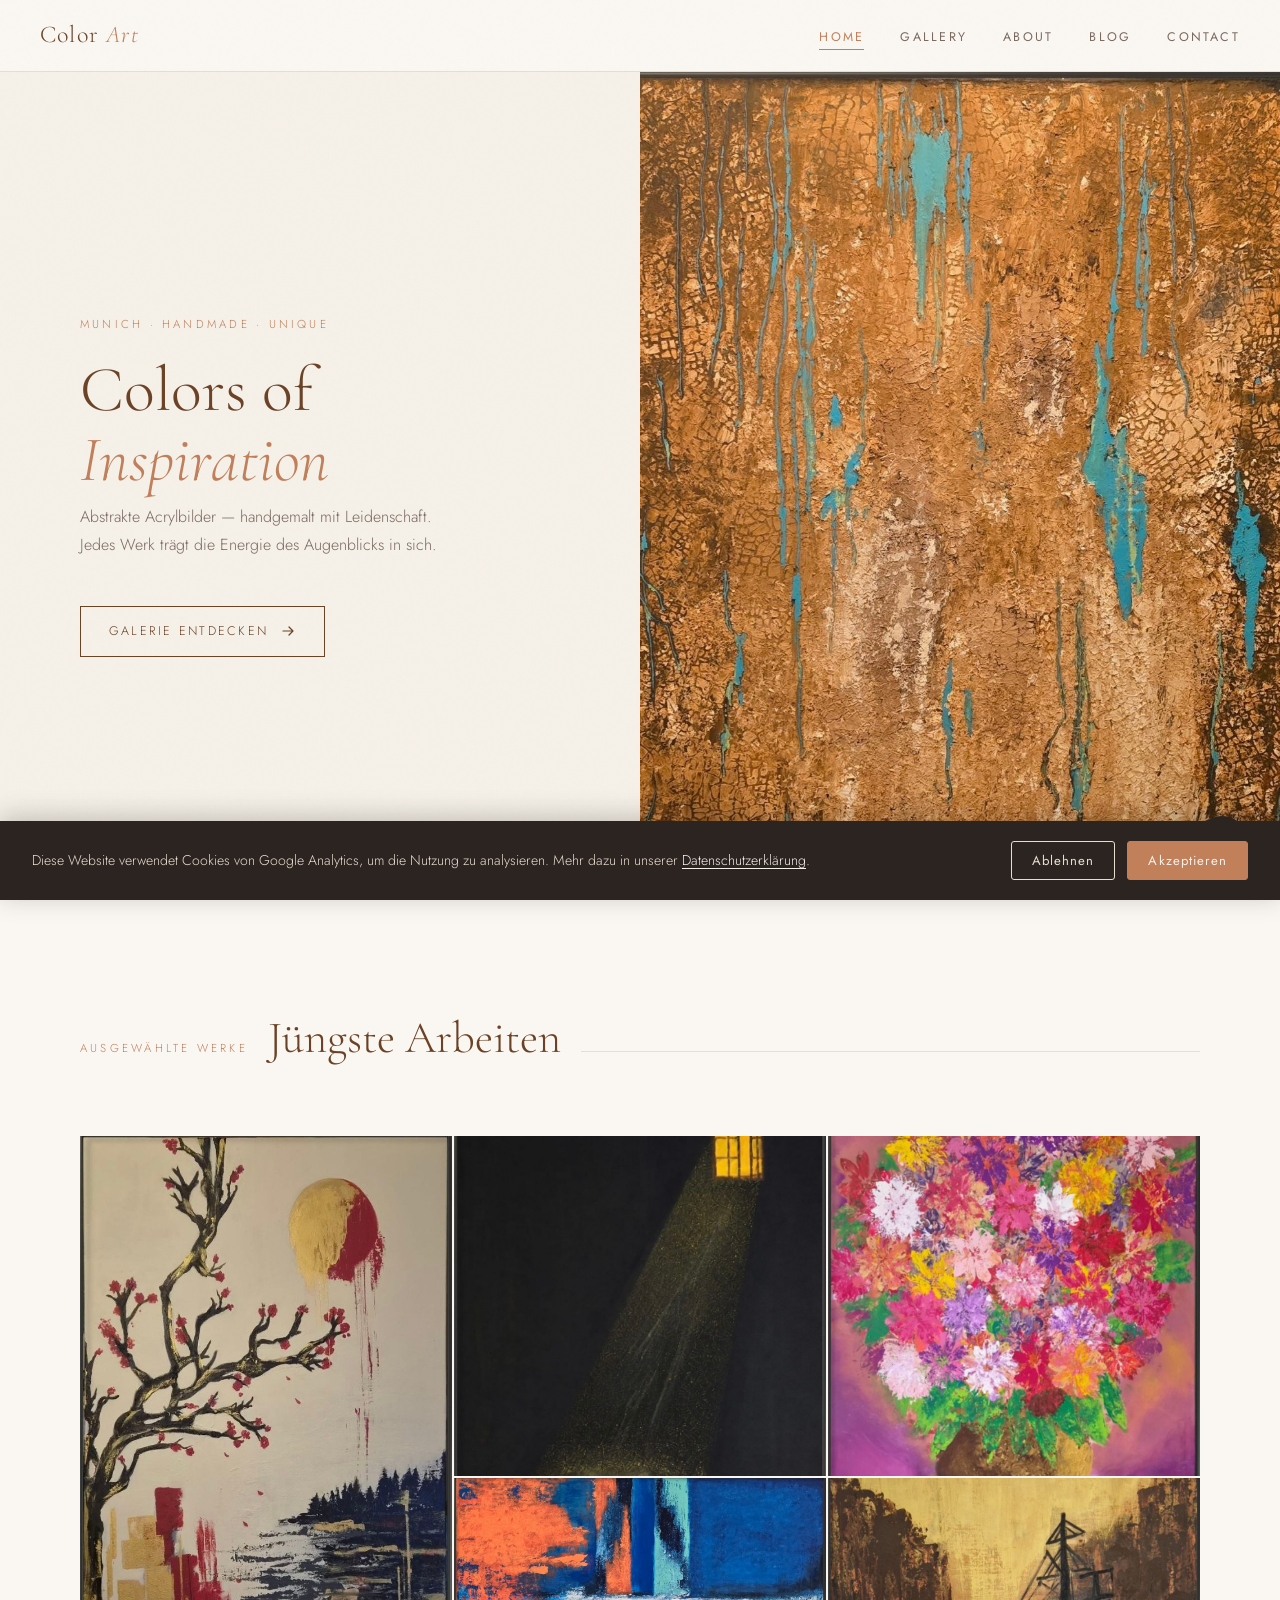
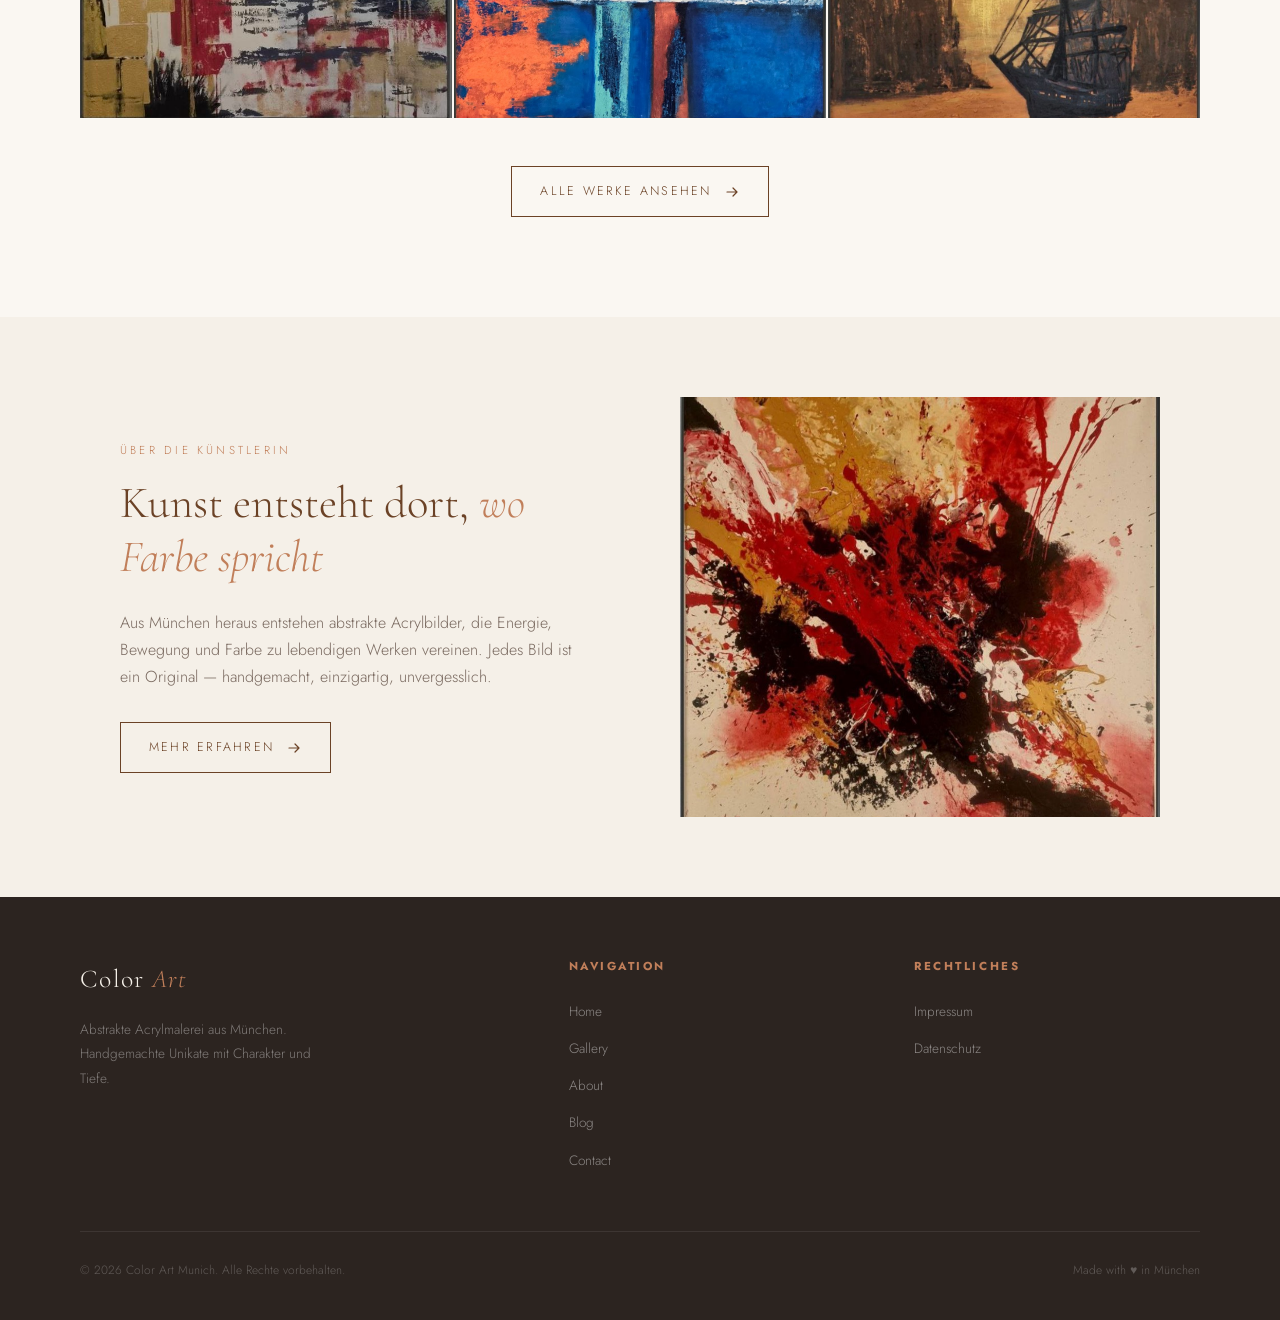
==== commit b4b0a986: "updated the hero-image" ====
--- a/index.html
+++ b/index.html
@@ -79,7 +79,7 @@
         </a>
       </div>
       <div class="hero-image">
-        <img src="images/paintings/0008.jpg" alt="Abstrakte Acrylmalerei — Color Art Munich" />
+        <img src="images/paintings/0087.jpg" alt="Abstrakte Acrylmalerei — Color Art Munich" />
       </div>
     </section>
 
--- a/css/style.css
+++ b/css/style.css
@@ -818,6 +818,16 @@
   .hero-text { padding: 60px 24px; order: 2; }
   .hero-image { height: 60vw; order: 1; }
 
+  .section-header {
+    flex-direction: column;
+    align-items: flex-start;
+    gap: 6px;
+    margin-bottom: 32px;
+  }
+  .section-label { font-size: 0.65rem; letter-spacing: 0.2em; }
+  .section-title { font-size: clamp(1.6rem, 7vw, 2.2rem); }
+  .section-line { display: none; }
+
   .featured-grid {
     grid-template-columns: 1fr 1fr;
     grid-template-rows: auto;
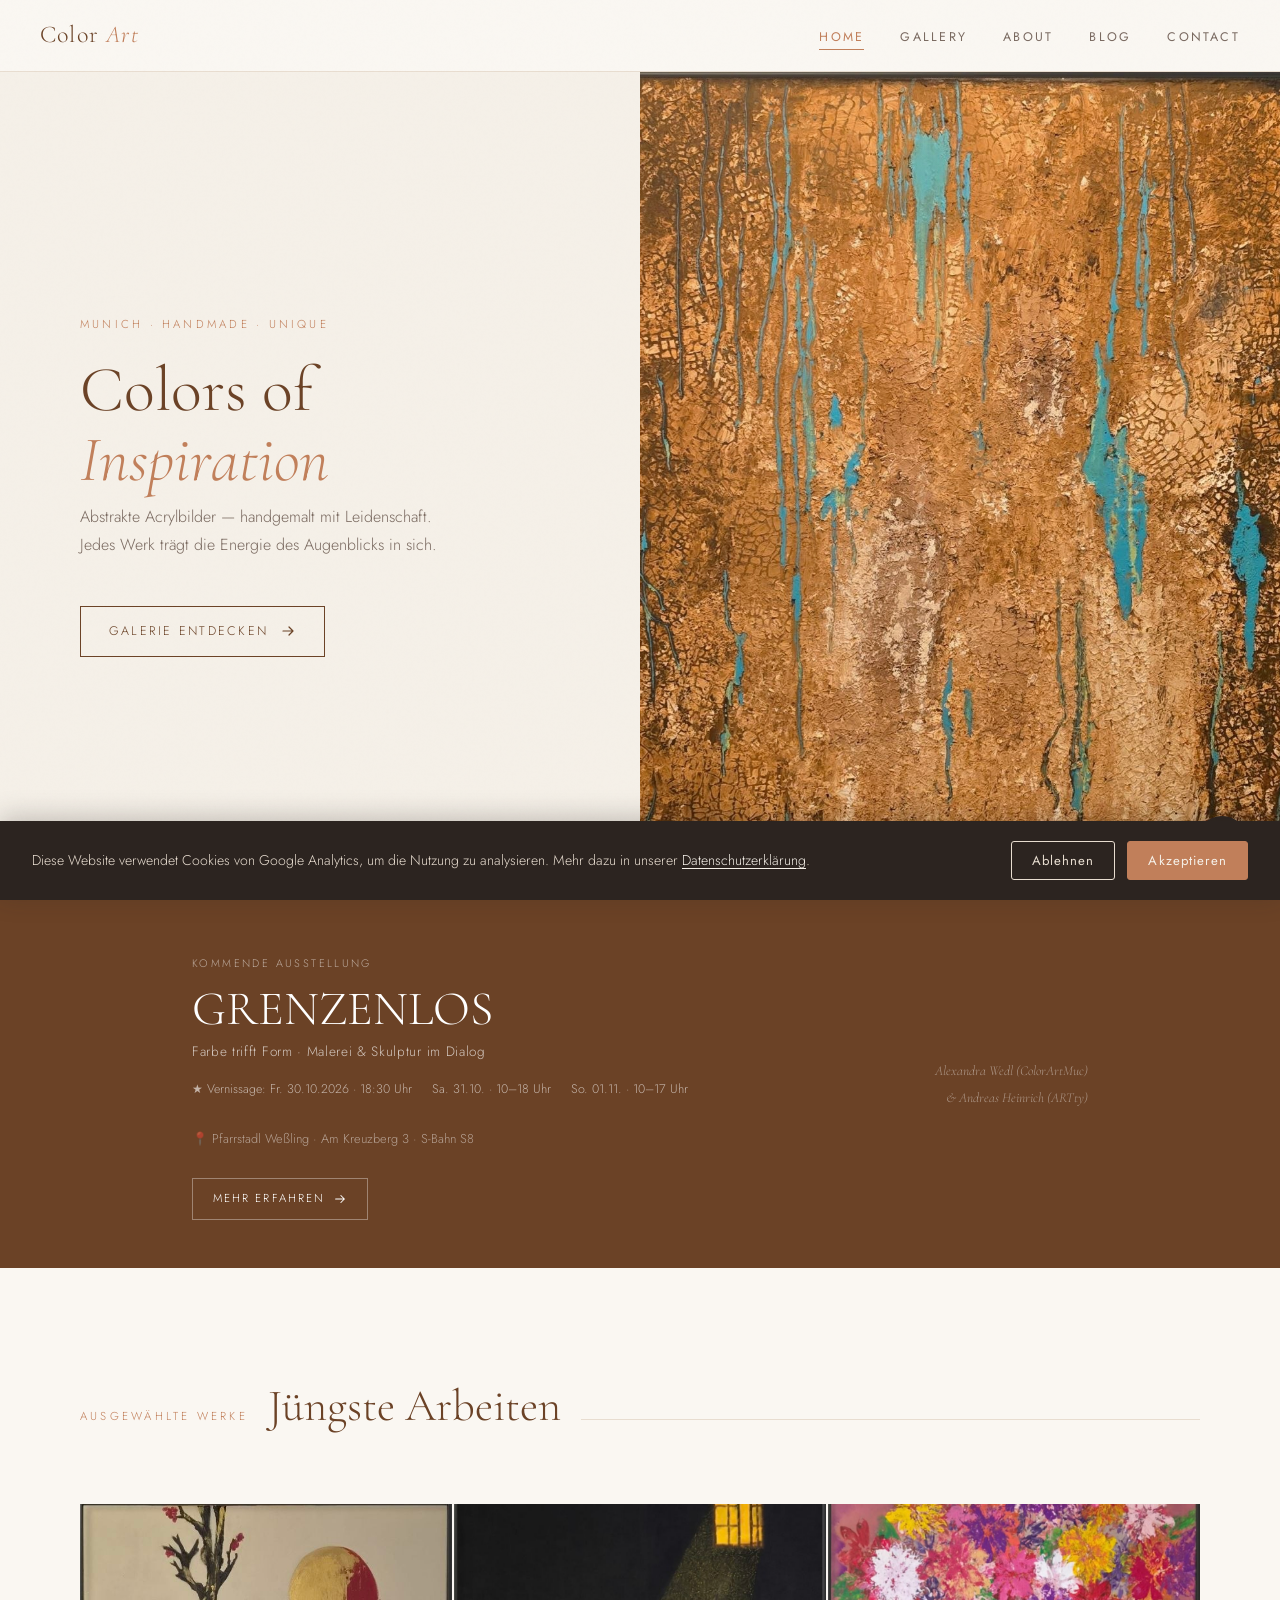
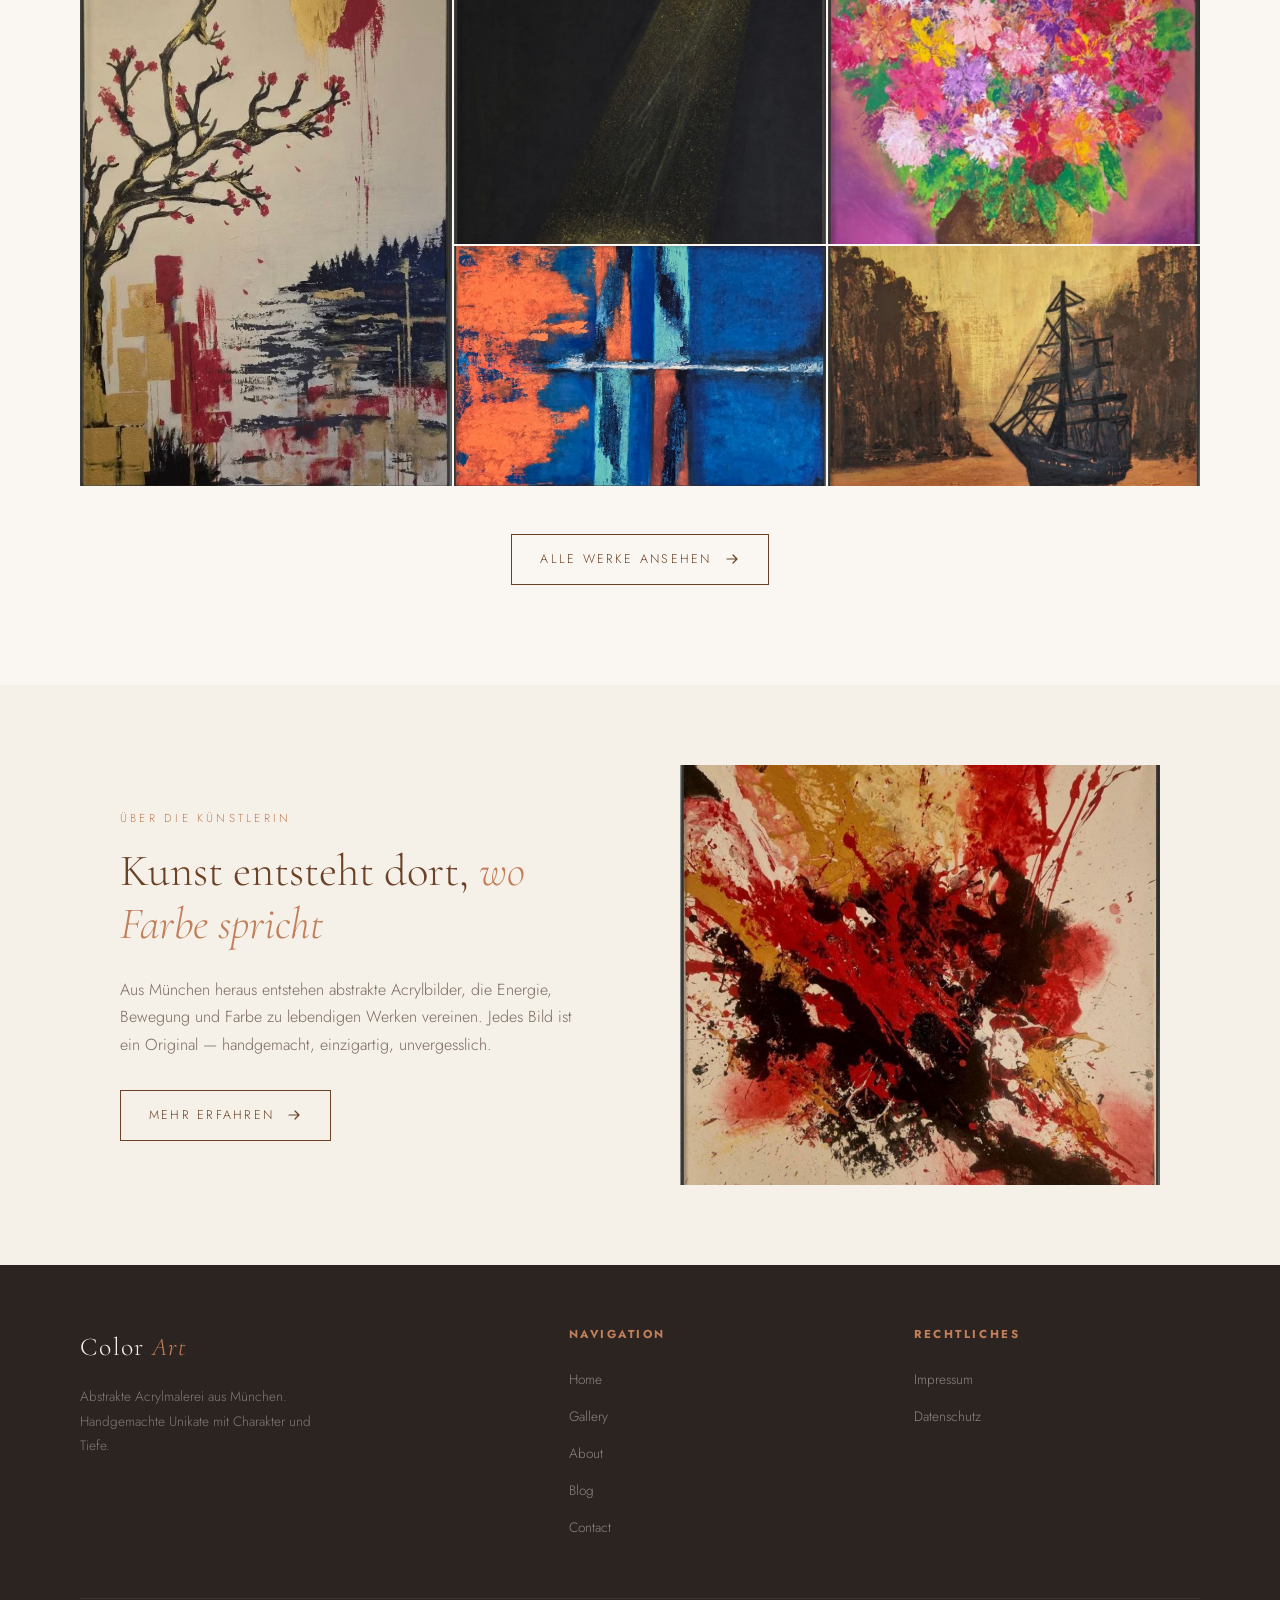
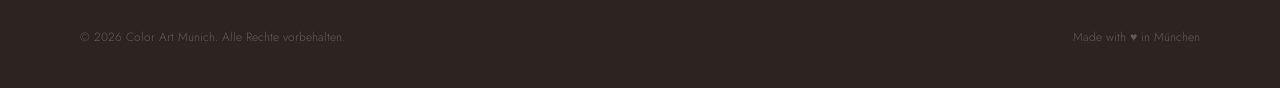
==== commit ccfea33b: "feat: add GRENZENLOS exhibition announcement (index banner + blog post)" ====
--- a/index.html
+++ b/index.html
@@ -80,6 +80,35 @@
       </div>
       <div class="hero-image">
         <img src="images/paintings/0087.jpg" alt="Abstrakte Acrylmalerei — Color Art Munich" />
+      </div>
+    </section>
+
+    <!-- Event announcement: GRENZENLOS -->
+    <section class="fade-in" style="background: var(--umber); max-width: 100%; padding: 0;">
+      <div style="max-width: 960px; margin: 0 auto; padding: 48px 32px; display: flex; align-items: center; justify-content: space-between; gap: 32px; flex-wrap: wrap;">
+        <div>
+          <span style="font-family:'Jost',sans-serif; font-size:0.68rem; letter-spacing:0.22em; text-transform:uppercase; color:rgba(255,255,255,0.55);">Kommende Ausstellung</span>
+          <h2 style="font-family:'Cormorant Garamond',serif; font-size:clamp(2rem,4vw,3rem); font-weight:300; color:#fff; line-height:1.1; margin: 8px 0 4px;">GRENZENLOS</h2>
+          <p style="font-family:'Jost',sans-serif; font-size:0.85rem; color:rgba(255,255,255,0.7); letter-spacing:0.05em; margin-bottom:16px;">Farbe trifft Form · Malerei &amp; Skulptur im Dialog</p>
+          <div style="display:flex; flex-wrap:wrap; gap:20px; font-family:'Jost',sans-serif; font-size:0.78rem; color:rgba(255,255,255,0.6); margin-bottom:28px;">
+            <span>★ Vernissage: Fr. 30.10.2026 · 18:30 Uhr</span>
+            <span>Sa. 31.10. · 10–18 Uhr</span>
+            <span>So. 01.11. · 10–17 Uhr</span>
+          </div>
+          <div style="font-family:'Jost',sans-serif; font-size:0.8rem; color:rgba(255,255,255,0.5); margin-bottom:28px;">
+            📍 Pfarrstadl Weßling · Am Kreuzberg 3 · S-Bahn S8
+          </div>
+          <a href="blog/blog-post-4.html" style="display:inline-flex; align-items:center; gap:8px; font-family:'Jost',sans-serif; font-size:0.72rem; letter-spacing:0.18em; text-transform:uppercase; color:#fff; text-decoration:none; border:1px solid rgba(255,255,255,0.35); padding:10px 20px; transition:all 0.2s;" onmouseover="this.style.borderColor='#fff';this.style.background='rgba(255,255,255,0.08)'" onmouseout="this.style.borderColor='rgba(255,255,255,0.35)';this.style.background='transparent'">
+            Mehr erfahren
+            <svg width="14" height="14" viewBox="0 0 16 16" fill="none"><path d="M3 8h10M9 4l4 4-4 4" stroke="currentColor" stroke-width="1.2" stroke-linecap="round" stroke-linejoin="round"/></svg>
+          </a>
+        </div>
+        <div style="flex-shrink:0; text-align:right;">
+          <div style="font-family:'Cormorant Garamond',serif; font-size:0.85rem; font-style:italic; color:rgba(255,255,255,0.45); line-height:2;">
+            Alexandra Wedl (ColorArtMuc)<br>
+            &amp; Andreas Heinrich (ARTty)
+          </div>
+        </div>
       </div>
     </section>
 
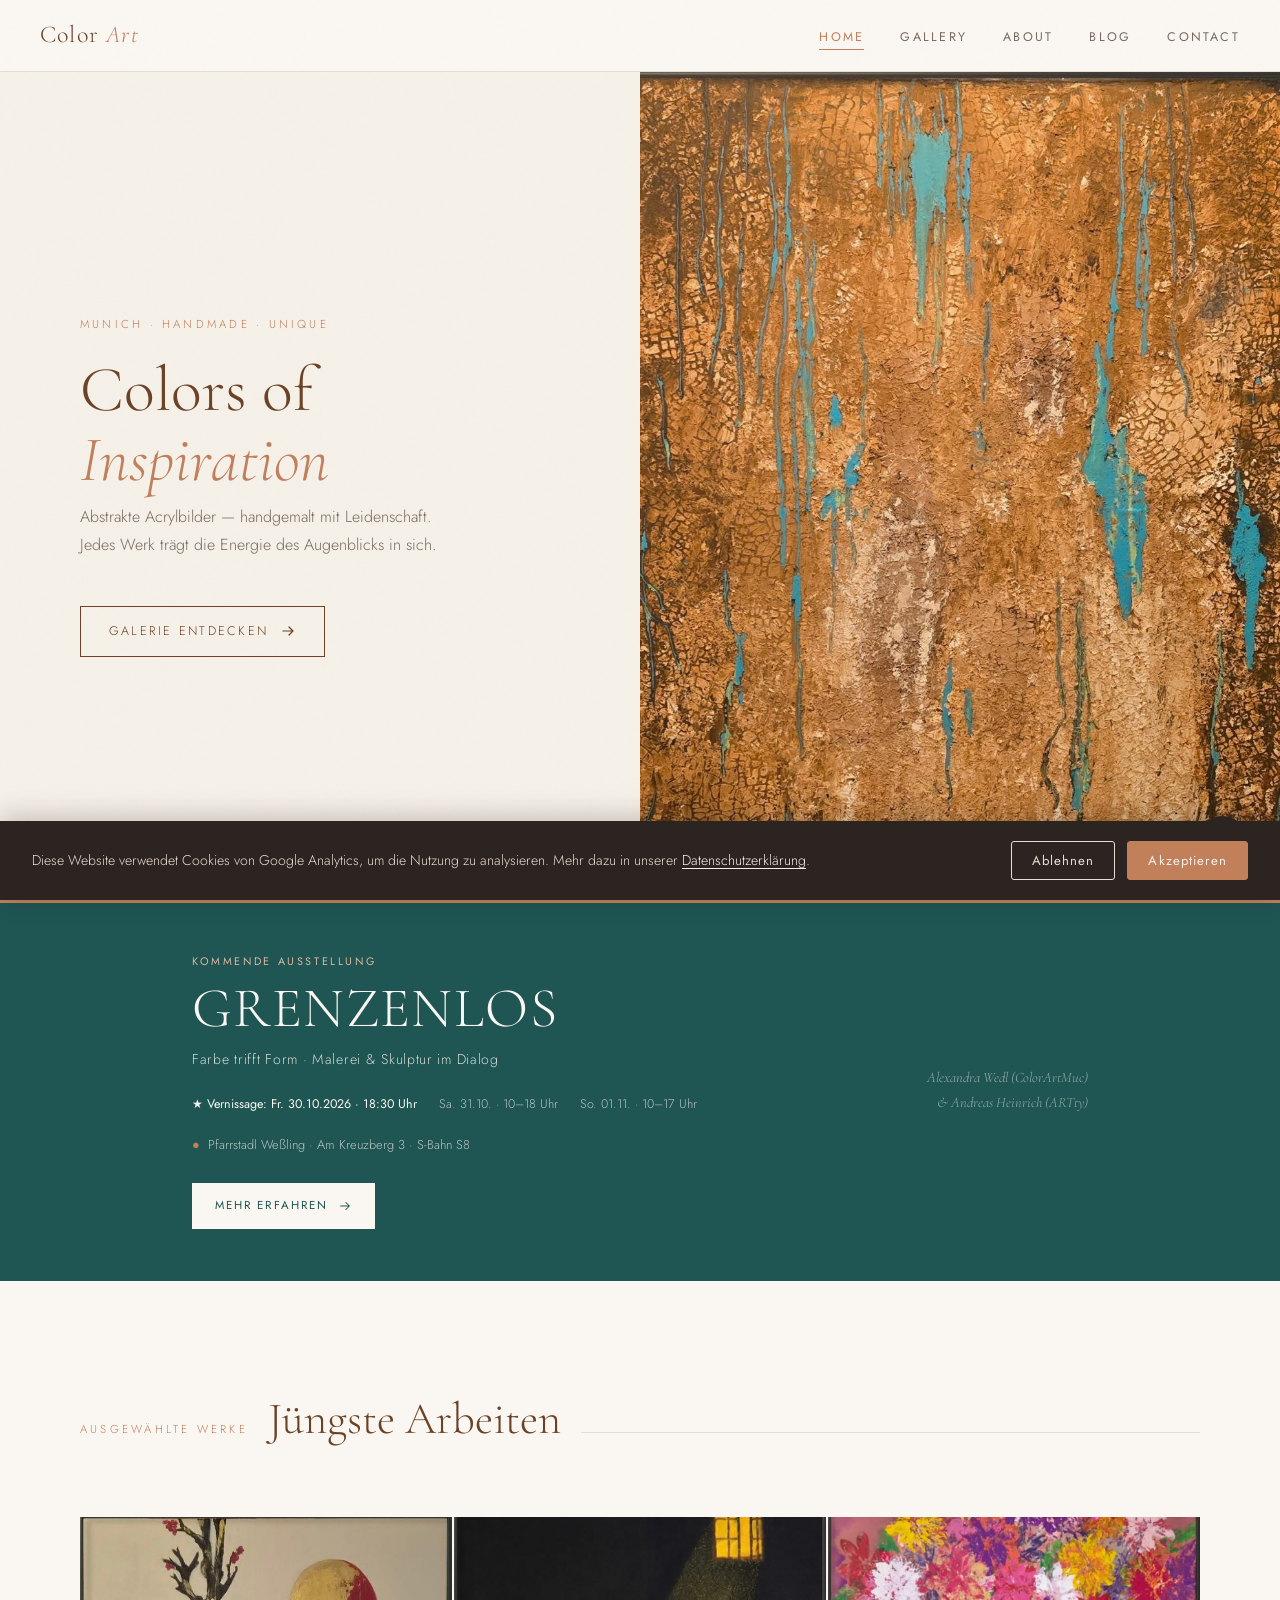
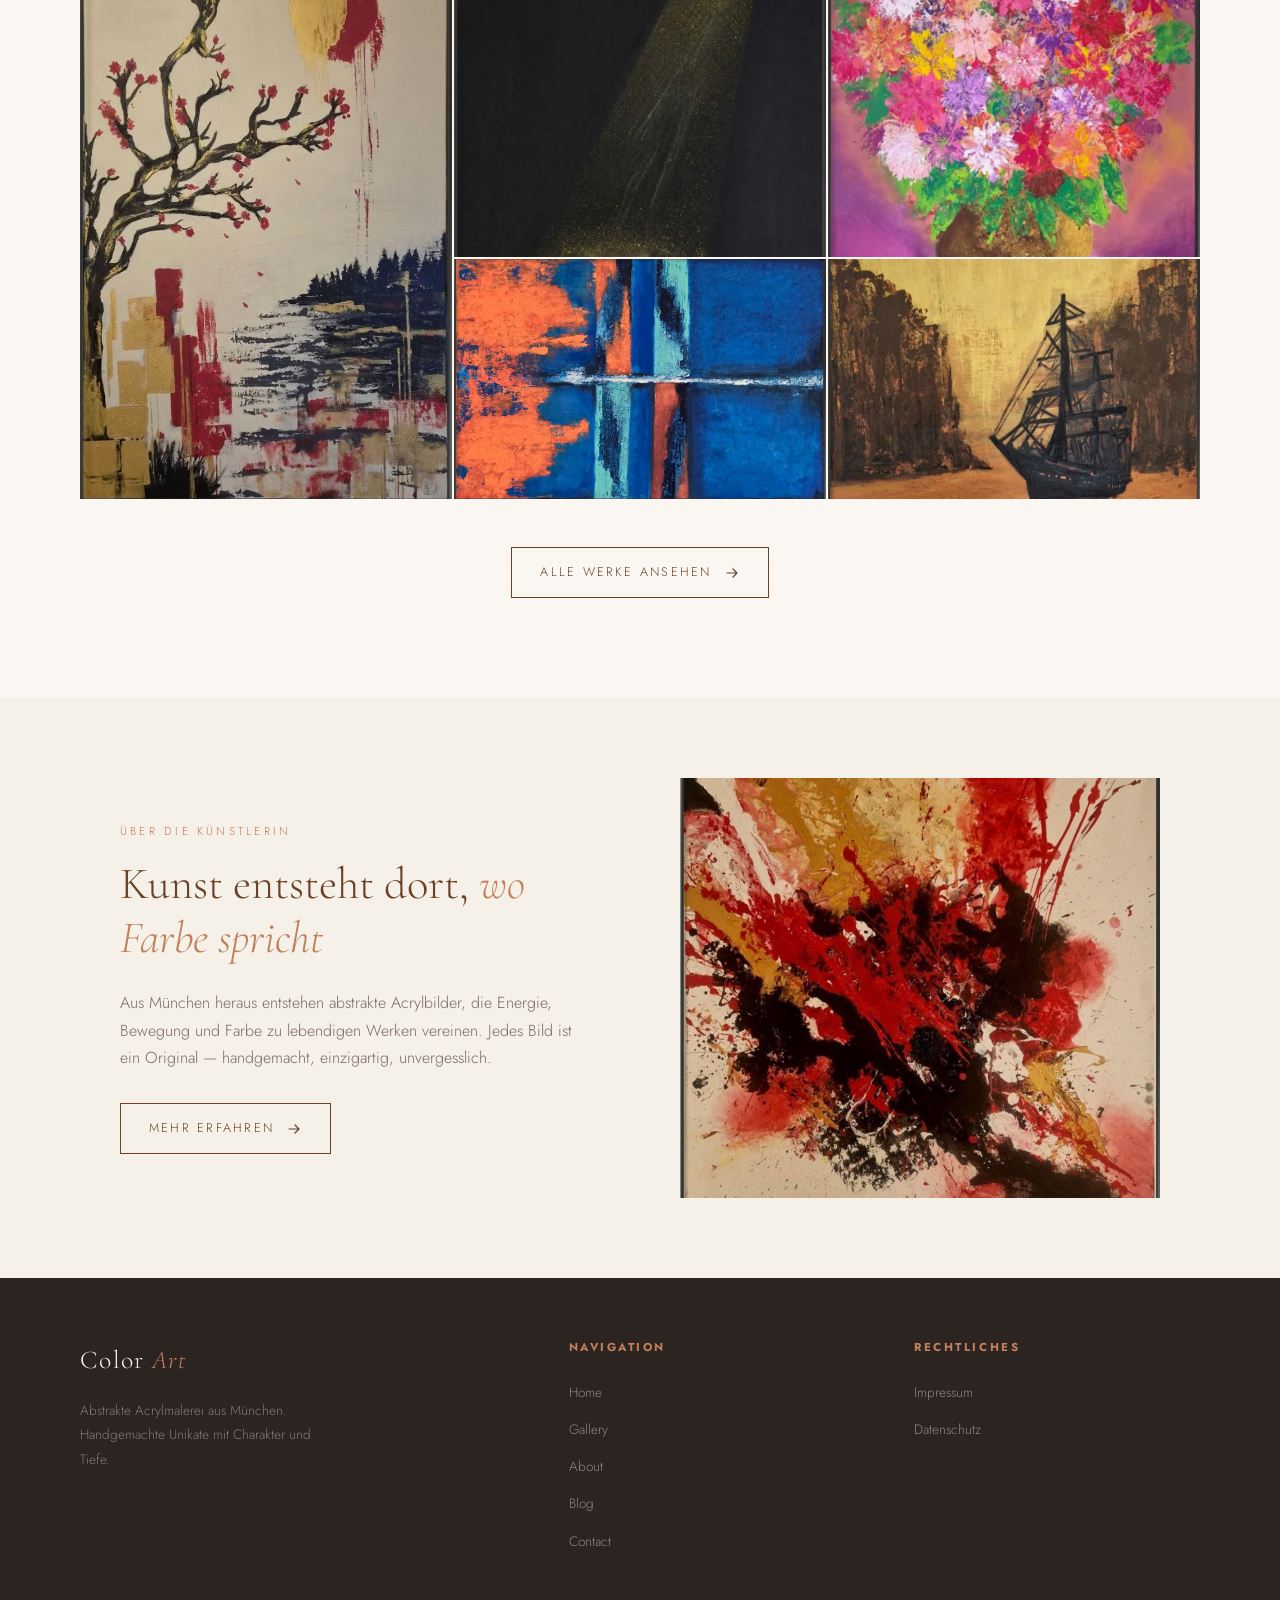
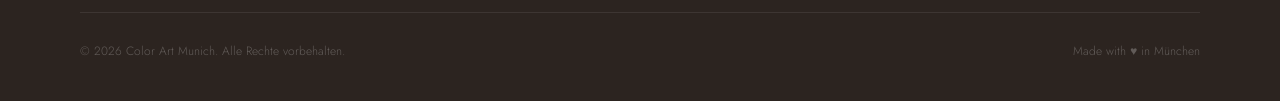
==== commit 64e762da: "Update exhibition banner styling and homepage markup for GRENZENLOS" ====
--- a/index.html
+++ b/index.html
@@ -84,30 +84,39 @@
     </section>
 
     <!-- Event announcement: GRENZENLOS -->
-    <section class="fade-in" style="background: var(--umber); max-width: 100%; padding: 0;">
-      <div style="max-width: 960px; margin: 0 auto; padding: 48px 32px; display: flex; align-items: center; justify-content: space-between; gap: 32px; flex-wrap: wrap;">
-        <div>
-          <span style="font-family:'Jost',sans-serif; font-size:0.68rem; letter-spacing:0.22em; text-transform:uppercase; color:rgba(255,255,255,0.55);">Kommende Ausstellung</span>
-          <h2 style="font-family:'Cormorant Garamond',serif; font-size:clamp(2rem,4vw,3rem); font-weight:300; color:#fff; line-height:1.1; margin: 8px 0 4px;">GRENZENLOS</h2>
-          <p style="font-family:'Jost',sans-serif; font-size:0.85rem; color:rgba(255,255,255,0.7); letter-spacing:0.05em; margin-bottom:16px;">Farbe trifft Form · Malerei &amp; Skulptur im Dialog</p>
-          <div style="display:flex; flex-wrap:wrap; gap:20px; font-family:'Jost',sans-serif; font-size:0.78rem; color:rgba(255,255,255,0.6); margin-bottom:28px;">
-            <span>★ Vernissage: Fr. 30.10.2026 · 18:30 Uhr</span>
+    <section class="event-banner fade-in">
+      <div class="event-banner-inner">
+        <div class="event-content">
+          <span class="event-label">Kommende Ausstellung</span>
+
+          <h2 class="event-title">GRENZENLOS</h2>
+
+          <p class="event-subtitle">
+            Farbe trifft Form · Malerei &amp; Skulptur im Dialog
+          </p>
+
+          <div class="event-dates">
+            <span class="vernissage">★ Vernissage: Fr. 30.10.2026 · 18:30 Uhr</span>
             <span>Sa. 31.10. · 10–18 Uhr</span>
             <span>So. 01.11. · 10–17 Uhr</span>
           </div>
-          <div style="font-family:'Jost',sans-serif; font-size:0.8rem; color:rgba(255,255,255,0.5); margin-bottom:28px;">
-            📍 Pfarrstadl Weßling · Am Kreuzberg 3 · S-Bahn S8
+
+          <div class="event-location">
+            <span>●</span>
+            Pfarrstadl Weßling · Am Kreuzberg 3 · S-Bahn S8
           </div>
-          <a href="blog/blog-post-4.html" style="display:inline-flex; align-items:center; gap:8px; font-family:'Jost',sans-serif; font-size:0.72rem; letter-spacing:0.18em; text-transform:uppercase; color:#fff; text-decoration:none; border:1px solid rgba(255,255,255,0.35); padding:10px 20px; transition:all 0.2s;" onmouseover="this.style.borderColor='#fff';this.style.background='rgba(255,255,255,0.08)'" onmouseout="this.style.borderColor='rgba(255,255,255,0.35)';this.style.background='transparent'">
+
+          <a href="blog/blog-post-4.html" class="event-cta">
             Mehr erfahren
-            <svg width="14" height="14" viewBox="0 0 16 16" fill="none"><path d="M3 8h10M9 4l4 4-4 4" stroke="currentColor" stroke-width="1.2" stroke-linecap="round" stroke-linejoin="round"/></svg>
+            <svg width="14" height="14" viewBox="0 0 16 16" fill="none" aria-hidden="true">
+              <path d="M3 8h10M9 4l4 4-4 4" stroke="currentColor" stroke-width="1.2" stroke-linecap="round" stroke-linejoin="round"/>
+            </svg>
           </a>
         </div>
-        <div style="flex-shrink:0; text-align:right;">
-          <div style="font-family:'Cormorant Garamond',serif; font-size:0.85rem; font-style:italic; color:rgba(255,255,255,0.45); line-height:2;">
-            Alexandra Wedl (ColorArtMuc)<br>
-            &amp; Andreas Heinrich (ARTty)
-          </div>
+
+        <div class="event-artists">
+          Alexandra Wedl (ColorArtMuc)<br>
+          &amp; Andreas Heinrich (ARTty)
         </div>
       </div>
     </section>
--- a/css/style.css
+++ b/css/style.css
@@ -12,6 +12,7 @@
   --text:       #3A2E28;
   --text-light: #7A6A60;
   --accent:     #C17F5A;
+  --petrol:     #1F5553;
 
   --nav-height: 72px;
   --max-width:  1200px;
@@ -245,6 +246,140 @@
   position: absolute;
   inset: 0;
   background: linear-gradient(135deg, rgba(193,127,90,0.15) 0%, transparent 60%);
+}
+
+/* Exhibition Banner ------------------------------------------------ */
+.event-banner {
+  position: relative;
+  background: var(--petrol);
+  max-width: 100%;
+  padding: 0;
+  overflow: hidden;
+}
+
+.event-banner::before {
+  content: '';
+  position: absolute;
+  top: 0;
+  left: 0;
+  right: 0;
+  height: 3px;
+  background: var(--terracotta);
+}
+
+.event-banner-inner {
+  max-width: 960px;
+  margin: 0 auto;
+  padding: 52px 32px;
+  display: flex;
+  align-items: center;
+  justify-content: space-between;
+  gap: 48px;
+  flex-wrap: wrap;
+}
+
+.event-content {
+  flex: 1;
+  min-width: 0;
+}
+
+.event-label {
+  display: block;
+  font-family: 'Jost', sans-serif;
+  font-size: 0.68rem;
+  font-weight: 400;
+  letter-spacing: 0.24em;
+  text-transform: uppercase;
+  color: #D8B6A1;
+  margin-bottom: 10px;
+}
+
+.event-title {
+  font-family: 'Cormorant Garamond', serif;
+  font-size: clamp(2.6rem, 4.5vw, 3.5rem);
+  font-weight: 300;
+  line-height: 1;
+  letter-spacing: 0.025em;
+  color: var(--warm-white);
+  margin: 0 0 12px;
+}
+
+.event-subtitle {
+  font-family: 'Jost', sans-serif;
+  font-size: 0.88rem;
+  font-weight: 300;
+  letter-spacing: 0.05em;
+  color: rgba(250, 247, 242, 0.82);
+  margin-bottom: 22px;
+}
+
+.event-dates {
+  display: flex;
+  flex-wrap: wrap;
+  gap: 8px 22px;
+  font-family: 'Jost', sans-serif;
+  font-size: 0.78rem;
+  font-weight: 300;
+  color: rgba(250, 247, 242, 0.70);
+  margin-bottom: 18px;
+}
+
+.event-dates .vernissage {
+  color: var(--warm-white);
+  font-weight: 400;
+}
+
+.event-location {
+  font-family: 'Jost', sans-serif;
+  font-size: 0.8rem;
+  font-weight: 300;
+  color: rgba(250, 247, 242, 0.70);
+  margin-bottom: 28px;
+}
+
+.event-location span {
+  color: var(--terracotta);
+  margin-right: 4px;
+}
+
+.event-cta {
+  display: inline-flex;
+  align-items: center;
+  gap: 10px;
+  padding: 12px 22px;
+  font-family: 'Jost', sans-serif;
+  font-size: 0.72rem;
+  font-weight: 400;
+  letter-spacing: 0.18em;
+  text-transform: uppercase;
+  background: var(--warm-white);
+  color: var(--petrol);
+  border: 1px solid var(--warm-white);
+  transition: background 0.25s ease, color 0.25s ease, border-color 0.25s ease;
+}
+
+.event-cta:hover {
+  background: var(--terracotta);
+  border-color: var(--terracotta);
+  color: var(--warm-white);
+}
+
+.event-cta svg {
+  transition: transform 0.25s ease;
+}
+
+.event-cta:hover svg {
+  transform: translateX(4px);
+}
+
+.event-artists {
+  flex-shrink: 0;
+  text-align: right;
+  font-family: 'Cormorant Garamond', serif;
+  font-size: 0.9rem;
+  font-style: italic;
+  line-height: 1.8;
+  color: rgba(250, 247, 242, 0.55);
 }
 
 /* ─── Section styles ─────────────────────────────────────── */
@@ -818,6 +953,21 @@
   .hero-text { padding: 60px 24px; order: 2; }
   .hero-image { height: 60vw; order: 1; }
 
+  /* Exhibition banner */
+  .event-banner-inner {
+    padding: 44px 24px;
+    gap: 30px;
+  }
+
+  .event-title {
+    font-size: clamp(2.5rem, 12vw, 3.2rem);
+  }
+
+  .event-artists {
+    width: 100%;
+    text-align: left;
+  }
+
   .section-header {
     flex-direction: column;
     align-items: flex-start;
@@ -897,6 +1047,34 @@
   section { padding: 60px 24px; }
 }
 
+
+@media (max-width: 600px) {
+  .event-banner-inner {
+    display: block;
+    padding: 42px 24px;
+  }
+
+  .event-title {
+    font-size: 2.5rem;
+  }
+
+  .event-subtitle {
+    font-size: 0.84rem;
+  }
+
+  .event-dates {
+    flex-direction: column;
+    gap: 6px;
+  }
+
+  .event-artists {
+    margin-top: 32px;
+  }
+
+  .event-cta {
+    padding: 12px 20px;
+  }
+}
 
 /* ─── AR Modal ───────────────────────────────────────────── */
 #ar-modal {
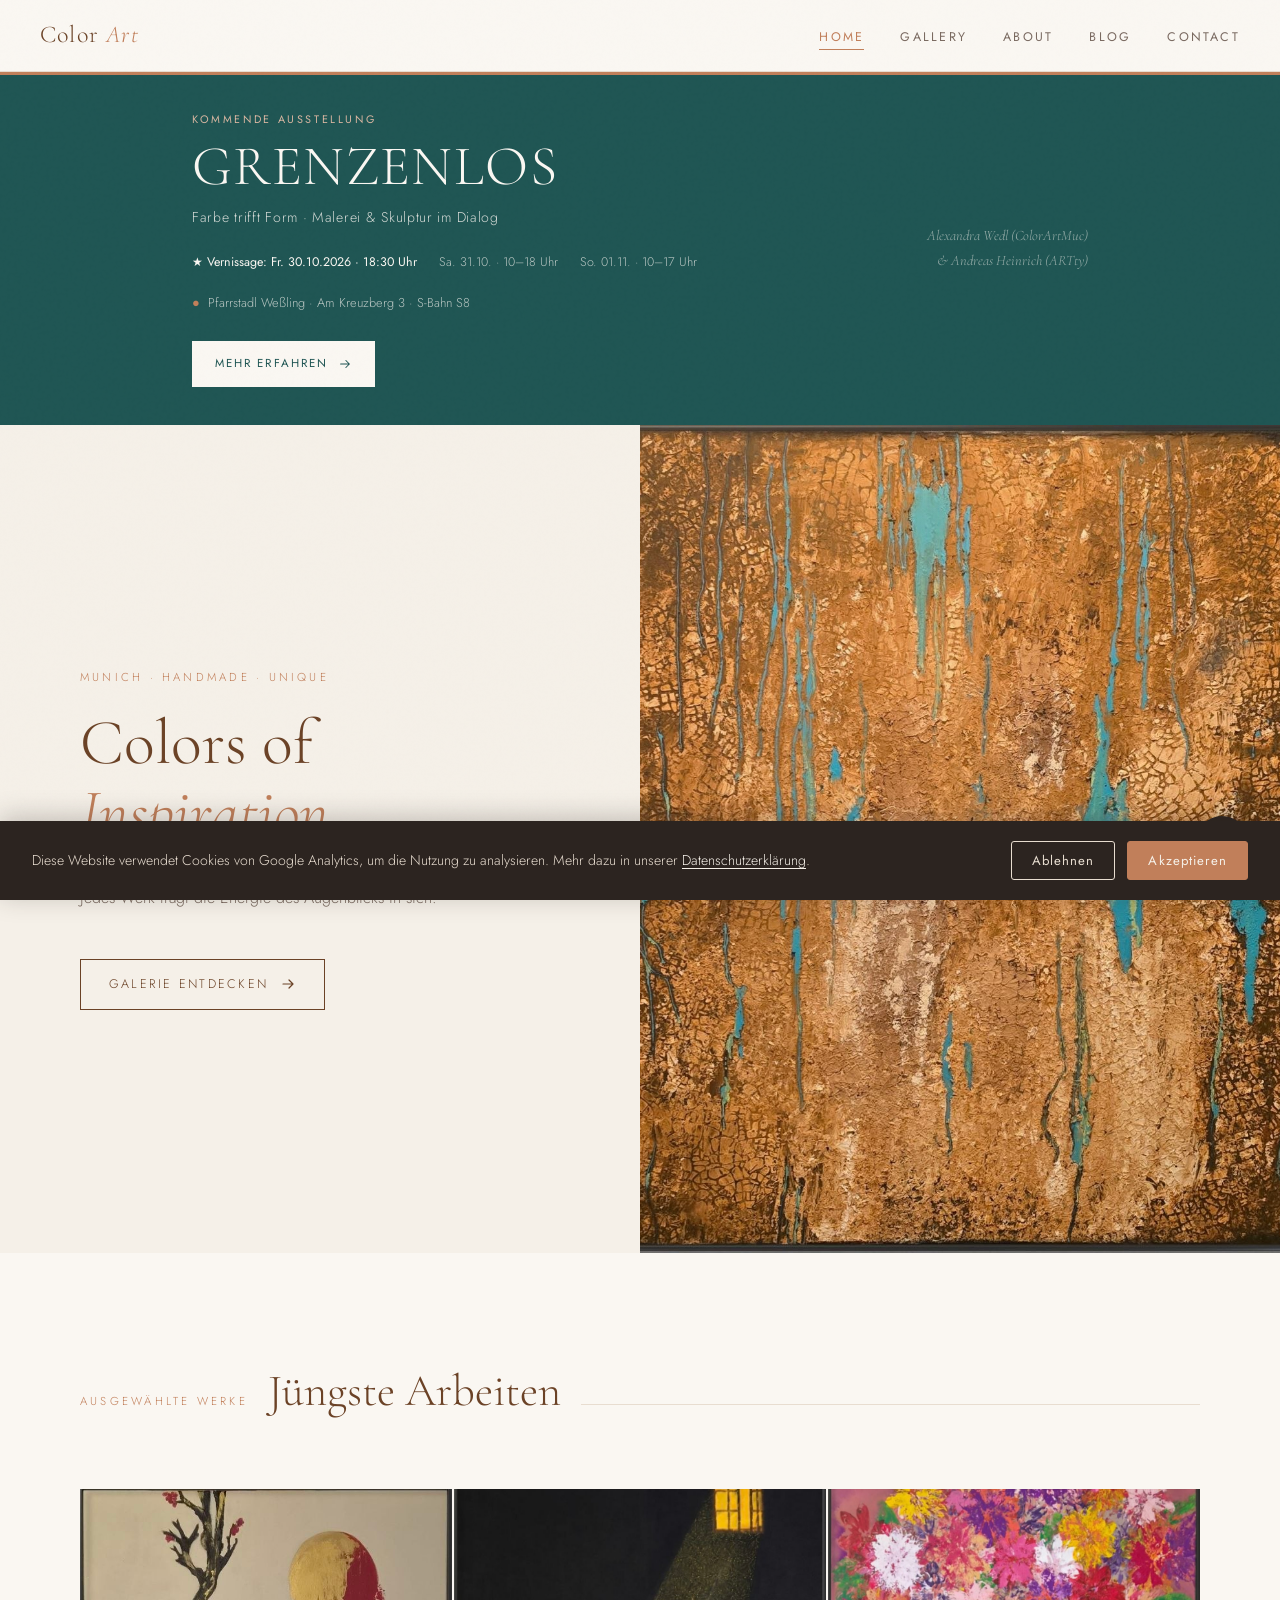
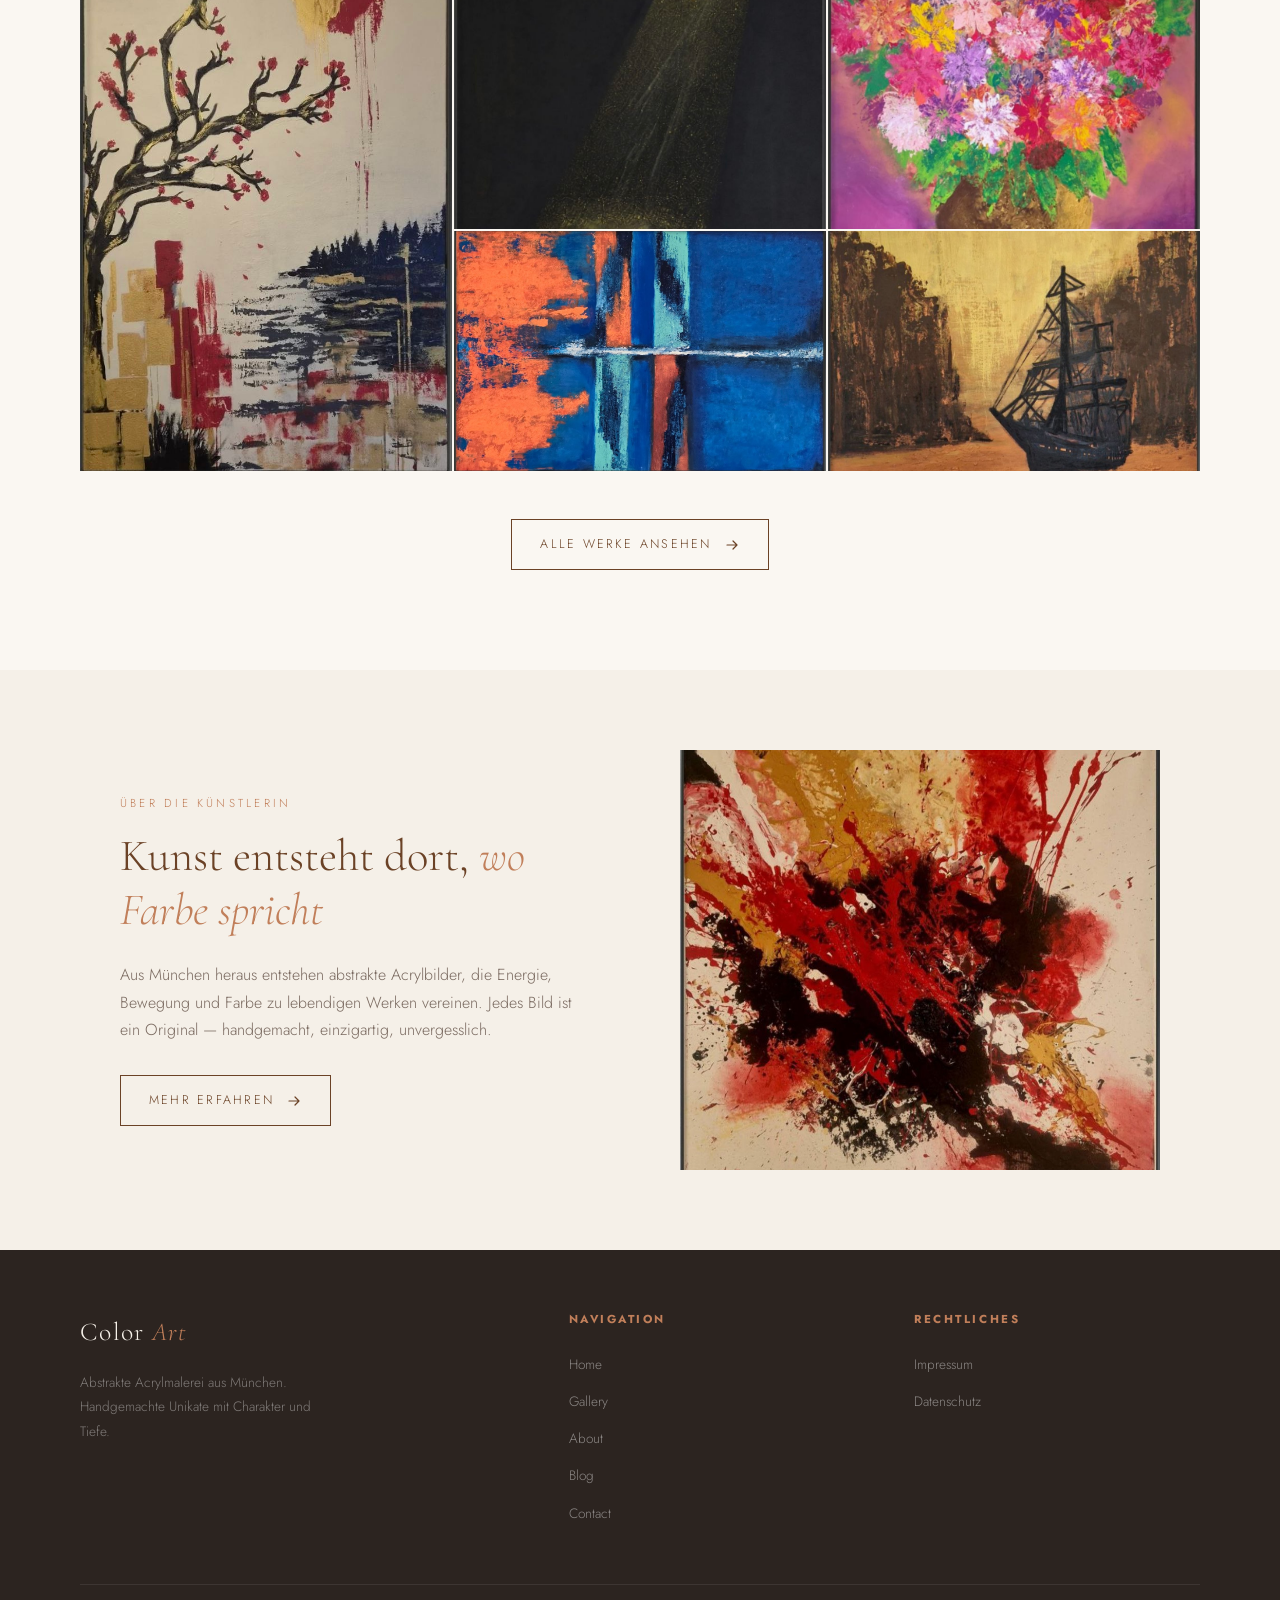
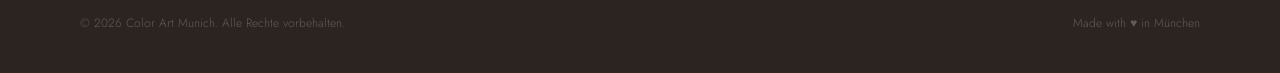
==== commit f8cb80d6: "feat: prioritize GRENZENLOS event on homepage" ====
--- a/index.html
+++ b/index.html
@@ -62,6 +62,44 @@
 
   <main>
 
+    <!-- Event announcement: GRENZENLOS -->
+    <section class="event-banner">
+      <div class="event-banner-inner">
+        <div class="event-content">
+          <span class="event-label">Kommende Ausstellung</span>
+
+          <h2 class="event-title">GRENZENLOS</h2>
+
+          <p class="event-subtitle">
+            Farbe trifft Form · Malerei &amp; Skulptur im Dialog
+          </p>
+
+          <div class="event-dates">
+            <span class="vernissage">★ Vernissage: Fr. 30.10.2026 · 18:30 Uhr</span>
+            <span>Sa. 31.10. · 10–18 Uhr</span>
+            <span>So. 01.11. · 10–17 Uhr</span>
+          </div>
+
+          <div class="event-location">
+            <span>●</span>
+            Pfarrstadl Weßling · Am Kreuzberg 3 · S-Bahn S8
+          </div>
+
+          <a href="blog/blog-post-4.html" class="event-cta">
+            Mehr erfahren
+            <svg width="14" height="14" viewBox="0 0 16 16" fill="none" aria-hidden="true">
+              <path d="M3 8h10M9 4l4 4-4 4" stroke="currentColor" stroke-width="1.2" stroke-linecap="round" stroke-linejoin="round"/>
+            </svg>
+          </a>
+        </div>
+
+        <div class="event-artists">
+          Alexandra Wedl (ColorArtMuc)<br>
+          &amp; Andreas Heinrich (ARTty)
+        </div>
+      </div>
+    </section>
+
     <!-- Hero -->
     <section class="hero" style="padding:0; max-width:100%;">
       <div class="hero-text">
@@ -80,44 +118,6 @@
       </div>
       <div class="hero-image">
         <img src="images/paintings/0087.jpg" alt="Abstrakte Acrylmalerei — Color Art Munich" />
-      </div>
-    </section>
-
-    <!-- Event announcement: GRENZENLOS -->
-    <section class="event-banner fade-in">
-      <div class="event-banner-inner">
-        <div class="event-content">
-          <span class="event-label">Kommende Ausstellung</span>
-
-          <h2 class="event-title">GRENZENLOS</h2>
-
-          <p class="event-subtitle">
-            Farbe trifft Form · Malerei &amp; Skulptur im Dialog
-          </p>
-
-          <div class="event-dates">
-            <span class="vernissage">★ Vernissage: Fr. 30.10.2026 · 18:30 Uhr</span>
-            <span>Sa. 31.10. · 10–18 Uhr</span>
-            <span>So. 01.11. · 10–17 Uhr</span>
-          </div>
-
-          <div class="event-location">
-            <span>●</span>
-            Pfarrstadl Weßling · Am Kreuzberg 3 · S-Bahn S8
-          </div>
-
-          <a href="blog/blog-post-4.html" class="event-cta">
-            Mehr erfahren
-            <svg width="14" height="14" viewBox="0 0 16 16" fill="none" aria-hidden="true">
-              <path d="M3 8h10M9 4l4 4-4 4" stroke="currentColor" stroke-width="1.2" stroke-linecap="round" stroke-linejoin="round"/>
-            </svg>
-          </a>
-        </div>
-
-        <div class="event-artists">
-          Alexandra Wedl (ColorArtMuc)<br>
-          &amp; Andreas Heinrich (ARTty)
-        </div>
       </div>
     </section>
 
--- a/css/style.css
+++ b/css/style.css
@@ -270,7 +270,7 @@
 .event-banner-inner {
   max-width: 960px;
   margin: 0 auto;
-  padding: 52px 32px;
+  padding: 38px 32px;
   display: flex;
   align-items: center;
   justify-content: space-between;
@@ -955,7 +955,7 @@
 
   /* Exhibition banner */
   .event-banner-inner {
-    padding: 44px 24px;
+    padding: 32px 24px;
     gap: 30px;
   }
 
@@ -1051,7 +1051,7 @@
 @media (max-width: 600px) {
   .event-banner-inner {
     display: block;
-    padding: 42px 24px;
+    padding: 30px 24px;
   }
 
   .event-title {
@@ -1068,7 +1068,7 @@
   }
 
   .event-artists {
-    margin-top: 32px;
+    margin-top: 24px;
   }
 
   .event-cta {
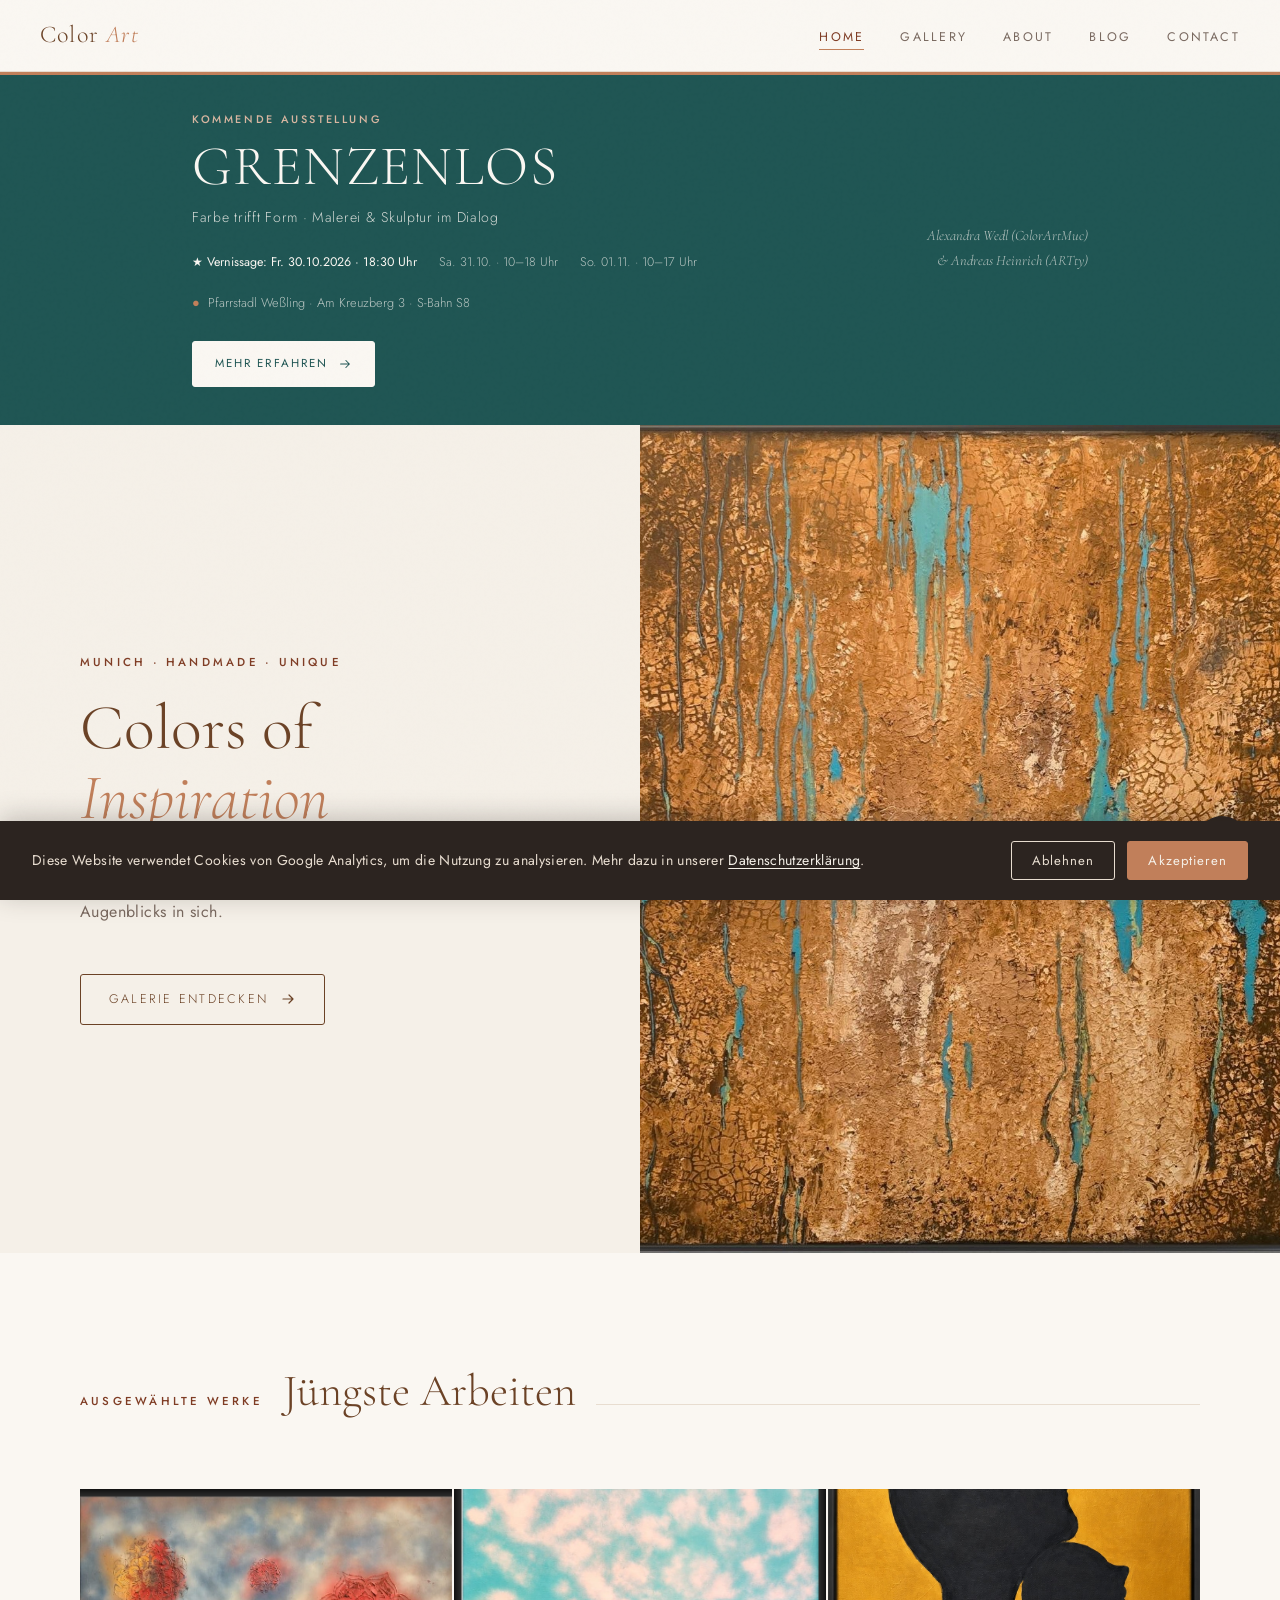
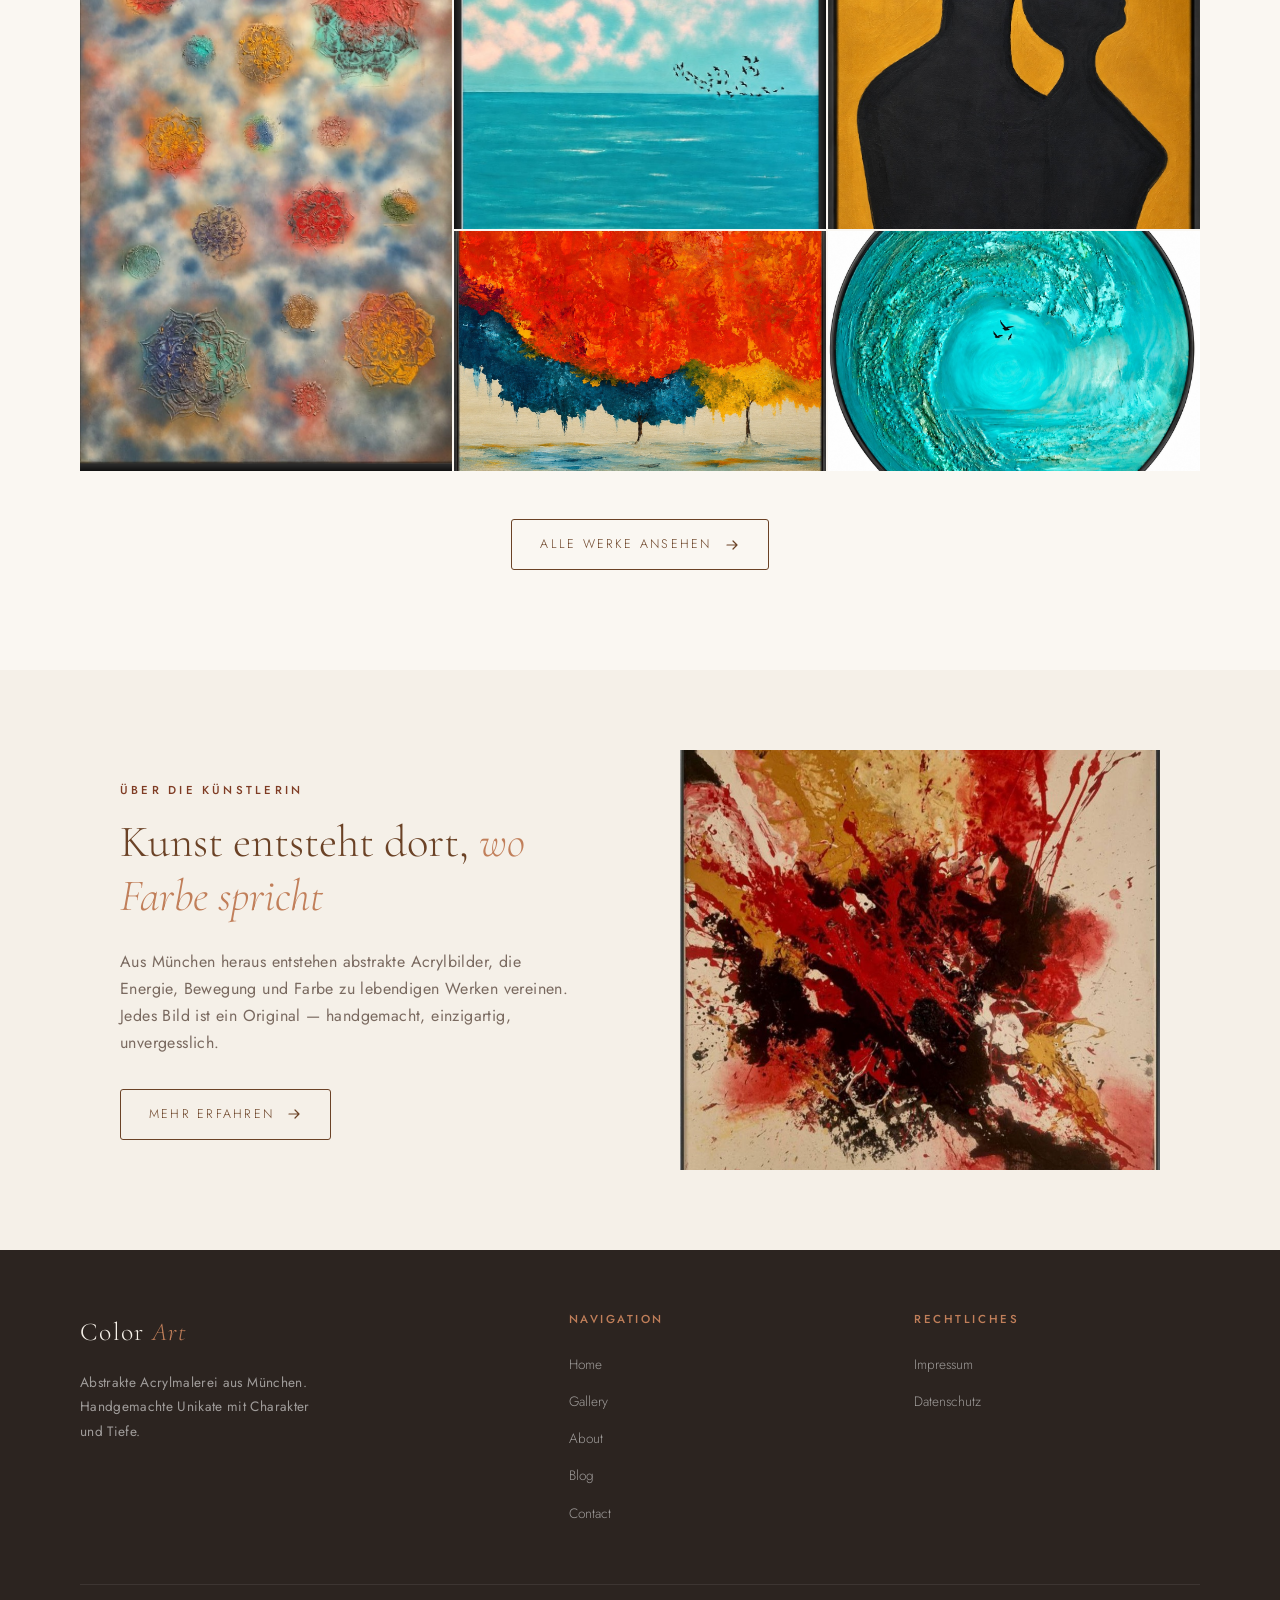
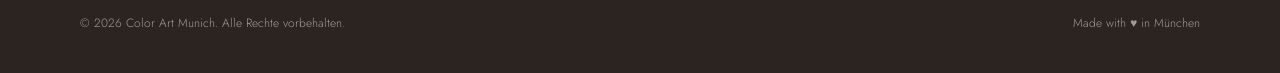
==== commit 2a82cfd8: "Fixed the Instagram link" ====
--- a/index.html
+++ b/index.html
@@ -217,7 +217,7 @@
       });
     })();
   </script>
-  <a href="https://www.instagram.com/color_artmuc/" target="_blank" rel="noopener noreferrer" class="instagram-fab" aria-label="Instagram">
+  <a href="https://www.instagram.com/colorartmuc/" target="_blank" rel="noopener noreferrer" class="instagram-fab" aria-label="Instagram">
     <svg viewBox="0 0 24 24" fill="none" stroke="currentColor" stroke-width="1.6" stroke-linecap="round" stroke-linejoin="round">
       <rect x="2" y="2" width="20" height="20" rx="5" ry="5"/>
       <circle cx="12" cy="12" r="4"/>
--- a/css/style.css
+++ b/css/style.css
@@ -6,6 +6,7 @@
   --warm-white: #FAF7F2;
   --sand:       #E8DDD0;
   --terracotta: #C17F5A;
+  --terracotta-text: #7F3C24;
   --rust:       #A85C38;
   --umber:      #6B4226;
   --charcoal:   #2C2420;
@@ -33,8 +34,42 @@
   overflow-x: hidden;
 }
 
+/* Improve readability of regular prose without changing labels or display text. */
+p:not([class]):not([style*="text-transform"]) {
+  font-weight: 400;
+  letter-spacing: 0.025em;
+}
+
 a { color: inherit; text-decoration: none; }
 img { display: block; max-width: 100%; }
+
+/* Subtle rounding for rectangular actions; icon-only controls keep their shape. */
+.hero-cta,
+.event-cta,
+.btn-submit,
+.detail-ar-btn,
+.detail-contact,
+.filter-btn,
+.color-btn,
+.lang-btn {
+  border-radius: 3px;
+}
+
+/* Small terracotta text on light surfaces needs stronger contrast. */
+.blog-post-wrap .blog-post-meta,
+.blog-post-wrap .event-card-title,
+.blog-post-wrap .event-date-label,
+body .filter-count,
+body .detail-price {
+  color: var(--terracotta-text);
+}
+
+.blog-post-wrap .blog-post-meta,
+.blog-post-wrap .event-card-title,
+.blog-post-wrap .event-date-label,
+body .filter-count {
+  font-weight: 500;
+}
 
 /* ─── Grain texture overlay ─────────────────────────────── */
 body::before {
@@ -102,7 +137,7 @@
 }
 
 .nav-links a:hover,
-.nav-links a.active { color: var(--terracotta); }
+.nav-links a.active { color: var(--terracotta-text); }
 .nav-links a:hover::after,
 .nav-links a.active::after { width: 100%; }
 
@@ -169,9 +204,10 @@
 
 .hero-eyebrow {
   font-size: 0.72rem;
+  font-weight: 500;
   letter-spacing: 0.28em;
   text-transform: uppercase;
-  color: var(--terracotta);
+  color: var(--terracotta-text);
   margin-bottom: 20px;
   opacity: 0;
   animation: fadeUp 0.8s 0.2s forwards;
@@ -196,6 +232,9 @@
 
 .hero-subtitle {
   font-size: 1rem;
+  font-weight: 400;
+  line-height: 1.75;
+  letter-spacing: 0.025em;
   color: var(--text-light);
   margin-bottom: 48px;
   max-width: 360px;
@@ -287,7 +326,7 @@
   display: block;
   font-family: 'Jost', sans-serif;
   font-size: 0.68rem;
-  font-weight: 400;
+  font-weight: 500;
   letter-spacing: 0.24em;
   text-transform: uppercase;
   color: #D8B6A1;
@@ -379,7 +418,7 @@
   font-size: 0.9rem;
   font-style: italic;
   line-height: 1.8;
-  color: rgba(250, 247, 242, 0.55);
+  color: rgba(250, 247, 242, 0.70);
 }
 
 /* ─── Section styles ─────────────────────────────────────── */
@@ -394,9 +433,10 @@
 
 .section-label {
   font-size: 0.72rem;
+  font-weight: 500;
   letter-spacing: 0.28em;
   text-transform: uppercase;
-  color: var(--terracotta);
+  color: var(--terracotta-text);
 }
 
 .section-title {
@@ -680,6 +720,7 @@
 
 .about-detail {
   font-size: 0.78rem;
+  font-weight: 500;
   letter-spacing: 0.15em;
   text-transform: uppercase;
   color: var(--text-light);
@@ -726,10 +767,32 @@
 
 .contact-form { display: flex; flex-direction: column; gap: 20px; }
 
+.reservation-notice {
+  padding: 18px 20px;
+  border-left: 3px solid var(--terracotta-text);
+  background: var(--cream);
+}
+
+.reservation-notice strong {
+  display: block;
+  margin-bottom: 6px;
+  color: var(--umber);
+  font-family: 'Cormorant Garamond', serif;
+  font-size: 1.2rem;
+  font-weight: 500;
+}
+
+.reservation-notice p {
+  color: var(--text);
+  font-size: 0.88rem;
+  line-height: 1.65;
+}
+
 .form-group { display: flex; flex-direction: column; gap: 8px; }
 
 .form-group label {
   font-size: 0.72rem;
+  font-weight: 500;
   letter-spacing: 0.18em;
   text-transform: uppercase;
   color: var(--text-light);
@@ -771,7 +834,7 @@
 
 .form-success {
   display: none;
-  color: var(--terracotta);
+  color: var(--terracotta-text);
   font-style: italic;
   font-family: 'Cormorant Garamond', serif;
   font-size: 1.2rem;
@@ -815,9 +878,10 @@
 
 .blog-card-meta {
   font-size: 0.72rem;
+  font-weight: 500;
   letter-spacing: 0.18em;
   text-transform: uppercase;
-  color: var(--terracotta);
+  color: var(--terracotta-text);
   margin-bottom: 10px;
 }
 
@@ -881,13 +945,14 @@
 
 .footer-brand p {
   font-size: 0.85rem;
-  color: rgba(255,255,255,0.4);
+  color: rgba(255,255,255,0.55);
   line-height: 1.8;
   max-width: 240px;
 }
 
 .footer-col h4 {
   font-size: 0.72rem;
+  font-weight: 500;
   letter-spacing: 0.22em;
   text-transform: uppercase;
   color: var(--terracotta);
@@ -898,7 +963,7 @@
 .footer-col ul li { margin-bottom: 10px; }
 .footer-col ul a {
   font-size: 0.85rem;
-  color: rgba(255,255,255,0.45);
+  color: rgba(255,255,255,0.55);
   transition: color 0.2s;
 }
 .footer-col ul a:hover { color: var(--cream); }
@@ -910,10 +975,10 @@
   justify-content: space-between;
   align-items: center;
   font-size: 0.75rem;
-  color: rgba(255,255,255,0.25);
-}
-
-.footer-bottom a { color: rgba(255,255,255,0.35); transition: color 0.2s; }
+  color: rgba(255,255,255,0.55);
+}
+
+.footer-bottom a { color: rgba(255,255,255,0.55); transition: color 0.2s; }
 .footer-bottom a:hover { color: var(--cream); }
 
 /* ─── Animations ─────────────────────────────────────────── */
@@ -1118,7 +1183,7 @@
   font-size: 1.3rem; font-style: italic;
   color: var(--umber); display: block; margin-bottom: 4px;
 }
-.ar-price-tag { font-size: 0.85rem; color: var(--terracotta); }
+.ar-price-tag { font-size: 0.85rem; color: var(--terracotta-text); }
 
 .ar-viewer-wrap {
   flex: 1;
@@ -1156,7 +1221,7 @@
   margin-top: 12px;
   display: inline-flex; align-items: center; gap: 10px;
   font-size: 0.72rem; letter-spacing: 0.18em; text-transform: uppercase;
-  color: var(--terracotta); border: 1px solid var(--terracotta);
+  color: var(--terracotta-text); border: 1px solid var(--terracotta);
   padding: 12px 20px; transition: all 0.25s;
   background: none; cursor: pointer;
   font-family: 'Jost', sans-serif; width: fit-content;
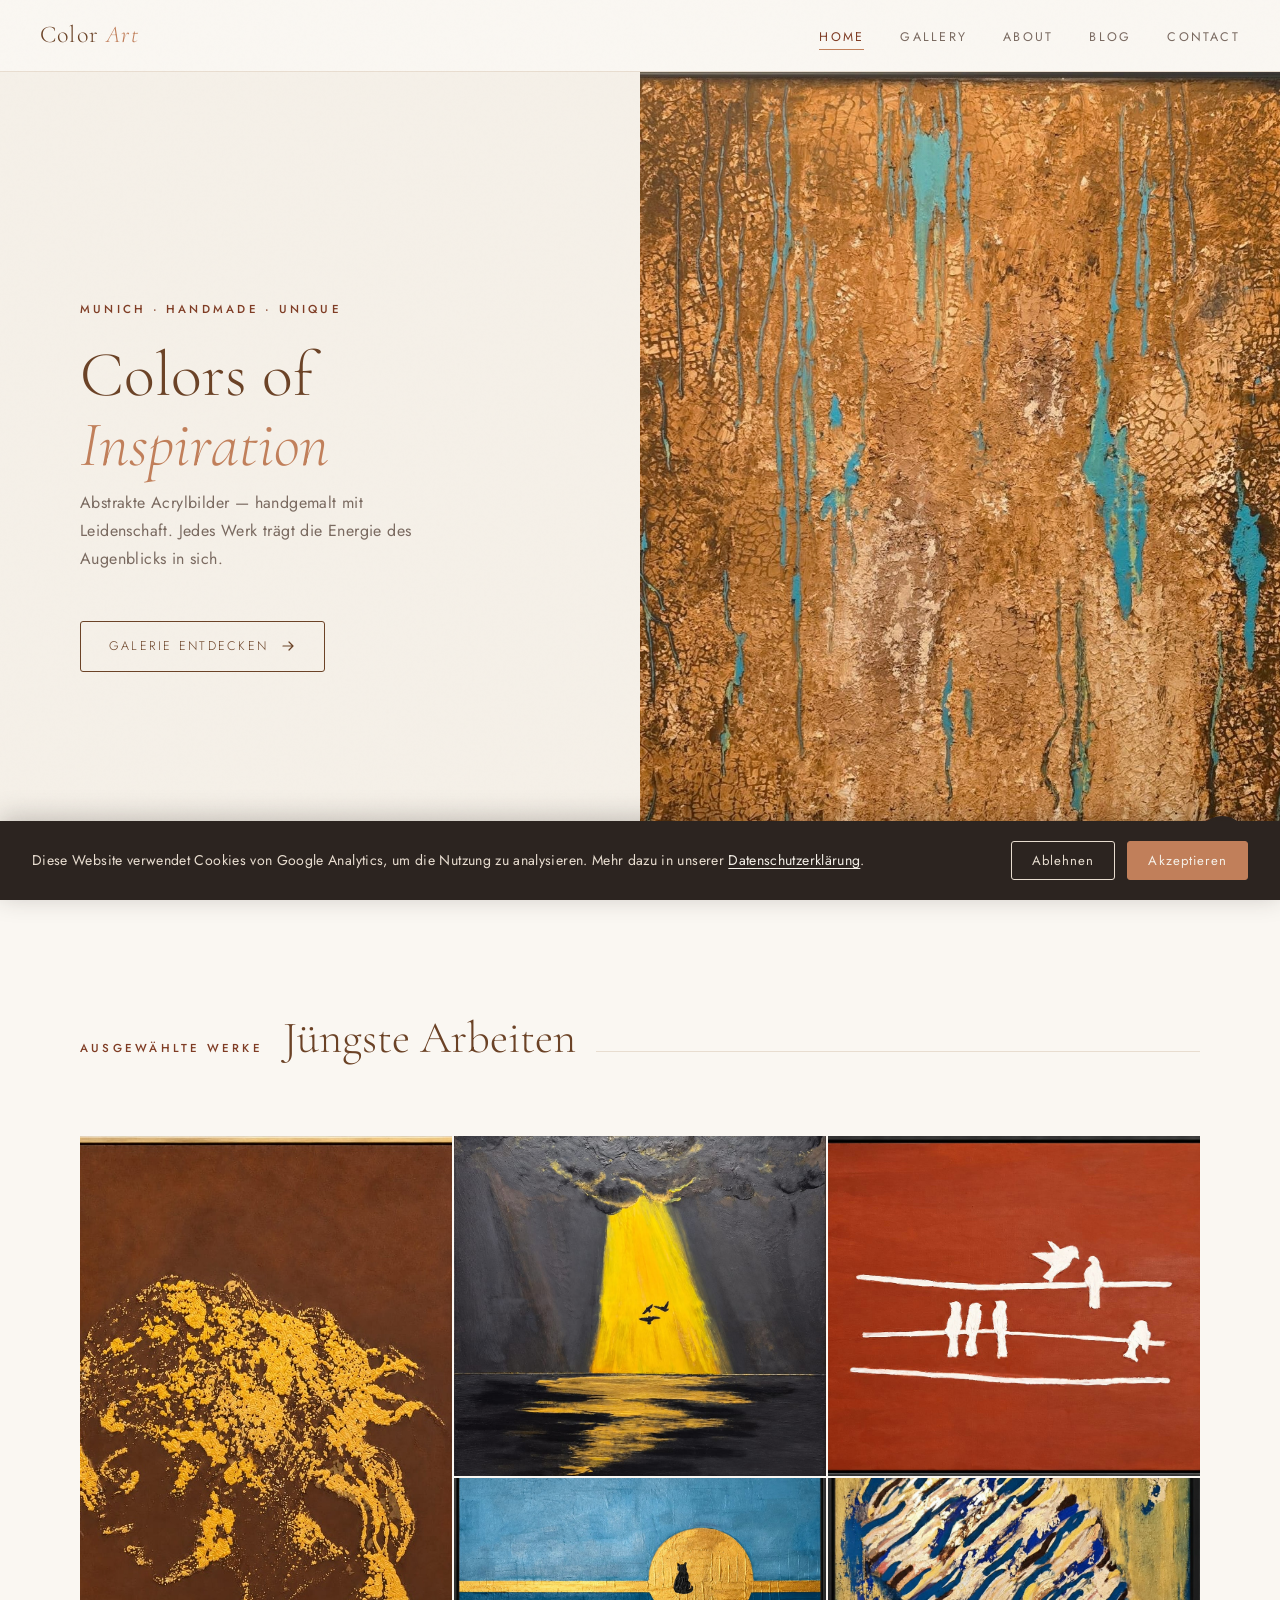
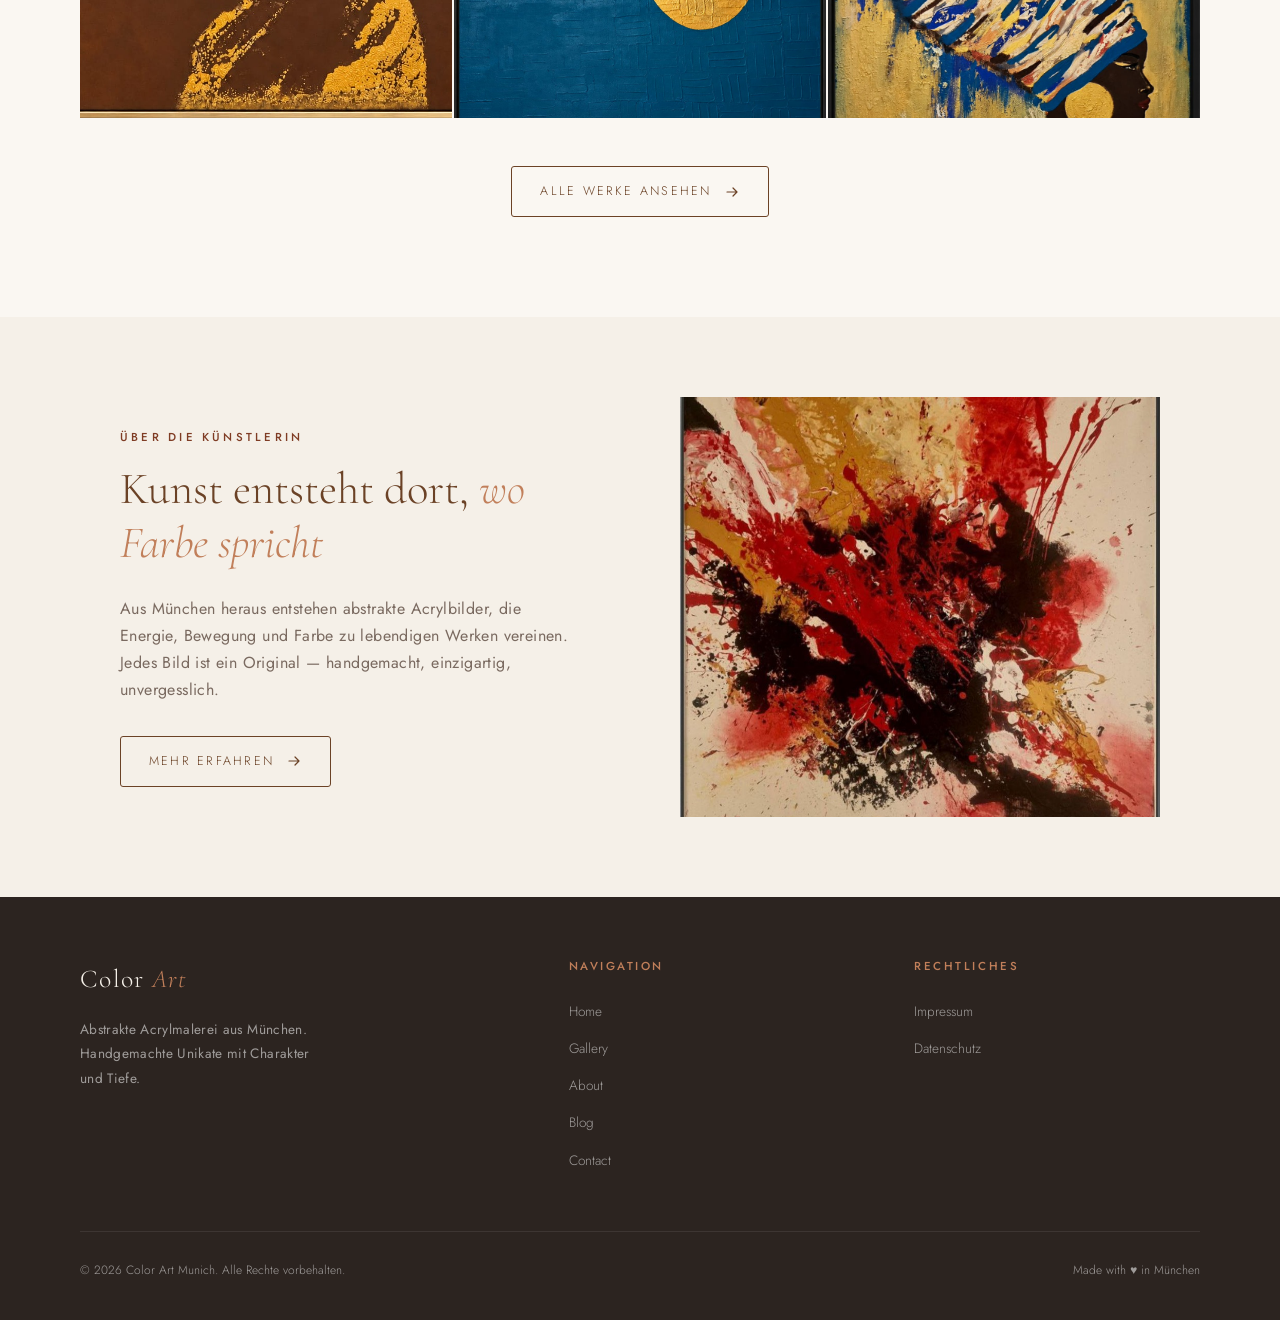
==== commit 7ec12cca: "Aktualisieren von index.html - Remove the Event" ====
--- a/index.html
+++ b/index.html
@@ -61,44 +61,6 @@
   </nav>
 
   <main>
-
-    <!-- Event announcement: GRENZENLOS -->
-    <section class="event-banner">
-      <div class="event-banner-inner">
-        <div class="event-content">
-          <span class="event-label">Kommende Ausstellung</span>
-
-          <h2 class="event-title">GRENZENLOS</h2>
-
-          <p class="event-subtitle">
-            Farbe trifft Form · Malerei &amp; Skulptur im Dialog
-          </p>
-
-          <div class="event-dates">
-            <span class="vernissage">★ Vernissage: Fr. 30.10.2026 · 18:30 Uhr</span>
-            <span>Sa. 31.10. · 10–18 Uhr</span>
-            <span>So. 01.11. · 10–17 Uhr</span>
-          </div>
-
-          <div class="event-location">
-            <span>●</span>
-            Pfarrstadl Weßling · Am Kreuzberg 3 · S-Bahn S8
-          </div>
-
-          <a href="blog/blog-post-4.html" class="event-cta">
-            Mehr erfahren
-            <svg width="14" height="14" viewBox="0 0 16 16" fill="none" aria-hidden="true">
-              <path d="M3 8h10M9 4l4 4-4 4" stroke="currentColor" stroke-width="1.2" stroke-linecap="round" stroke-linejoin="round"/>
-            </svg>
-          </a>
-        </div>
-
-        <div class="event-artists">
-          Alexandra Wedl (ColorArtMuc)<br>
-          &amp; Andreas Heinrich (ARTty)
-        </div>
-      </div>
-    </section>
 
     <!-- Hero -->
     <section class="hero" style="padding:0; max-width:100%;">
